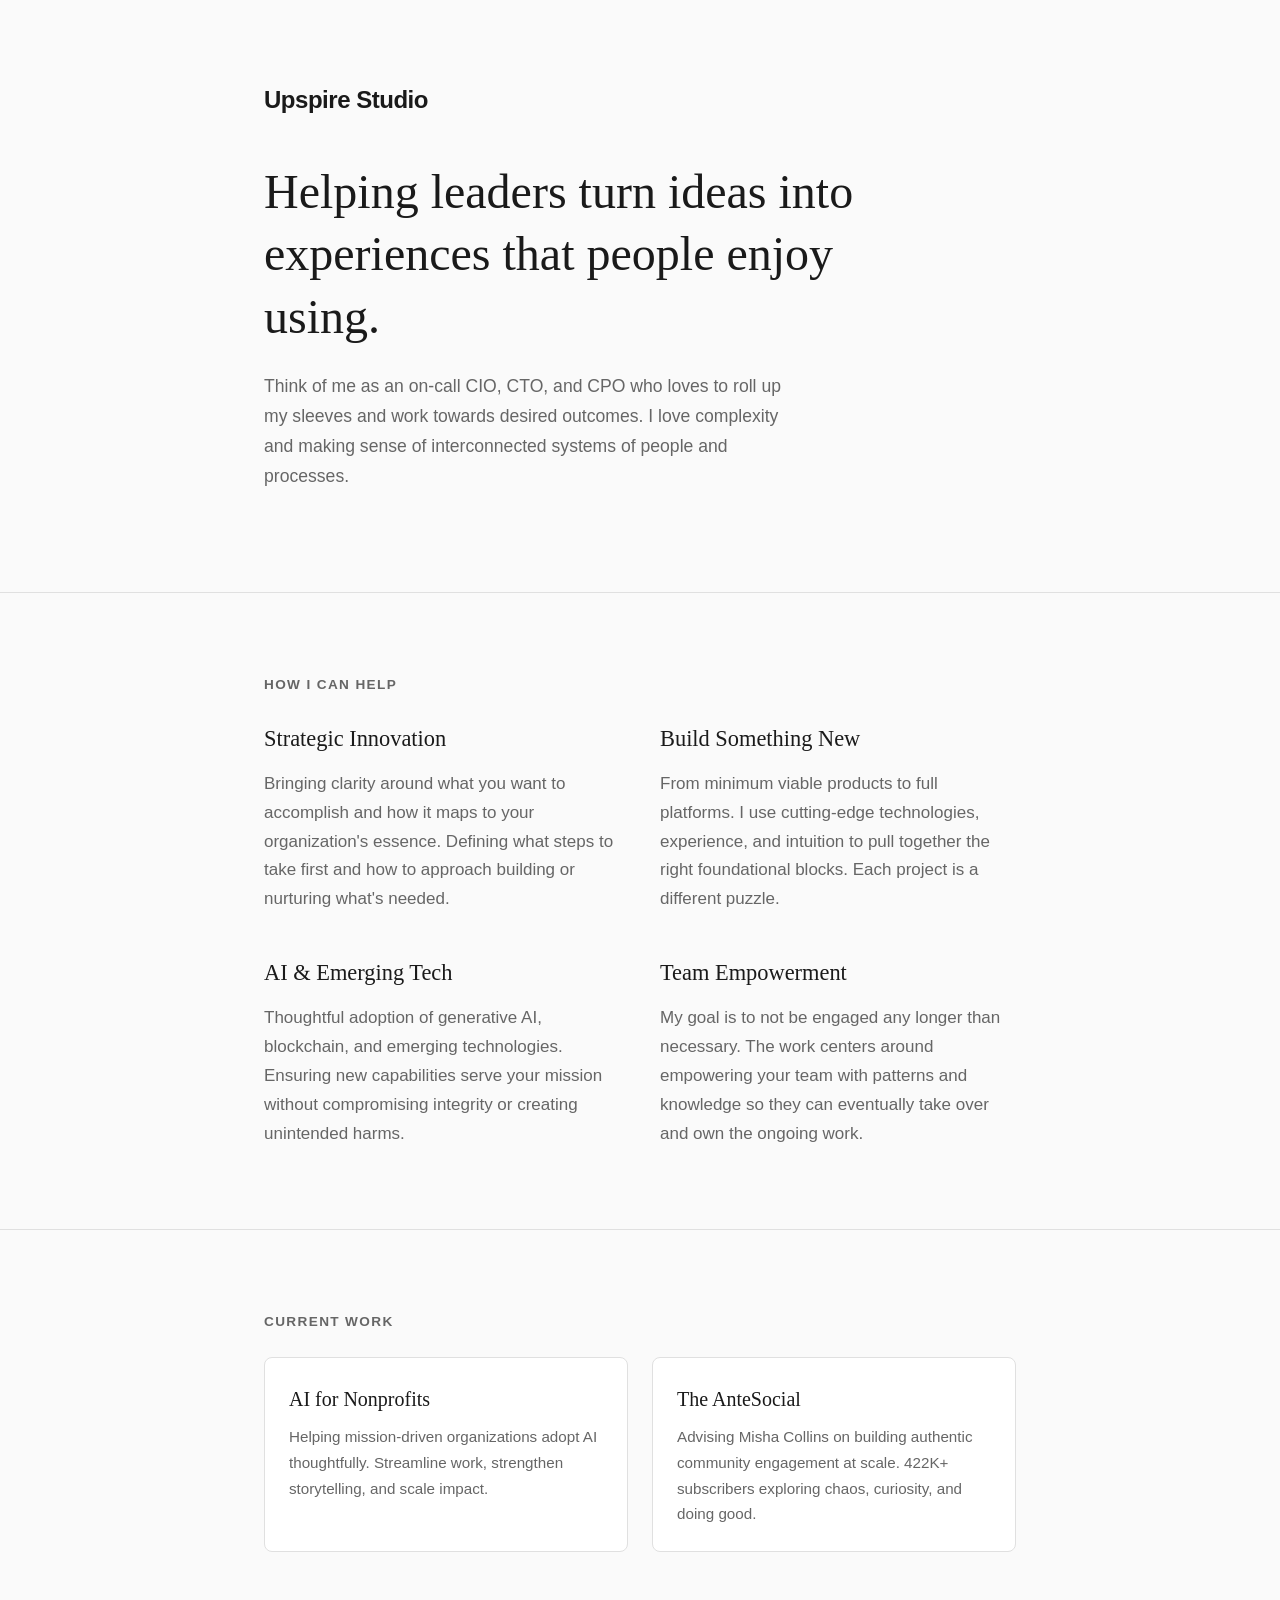
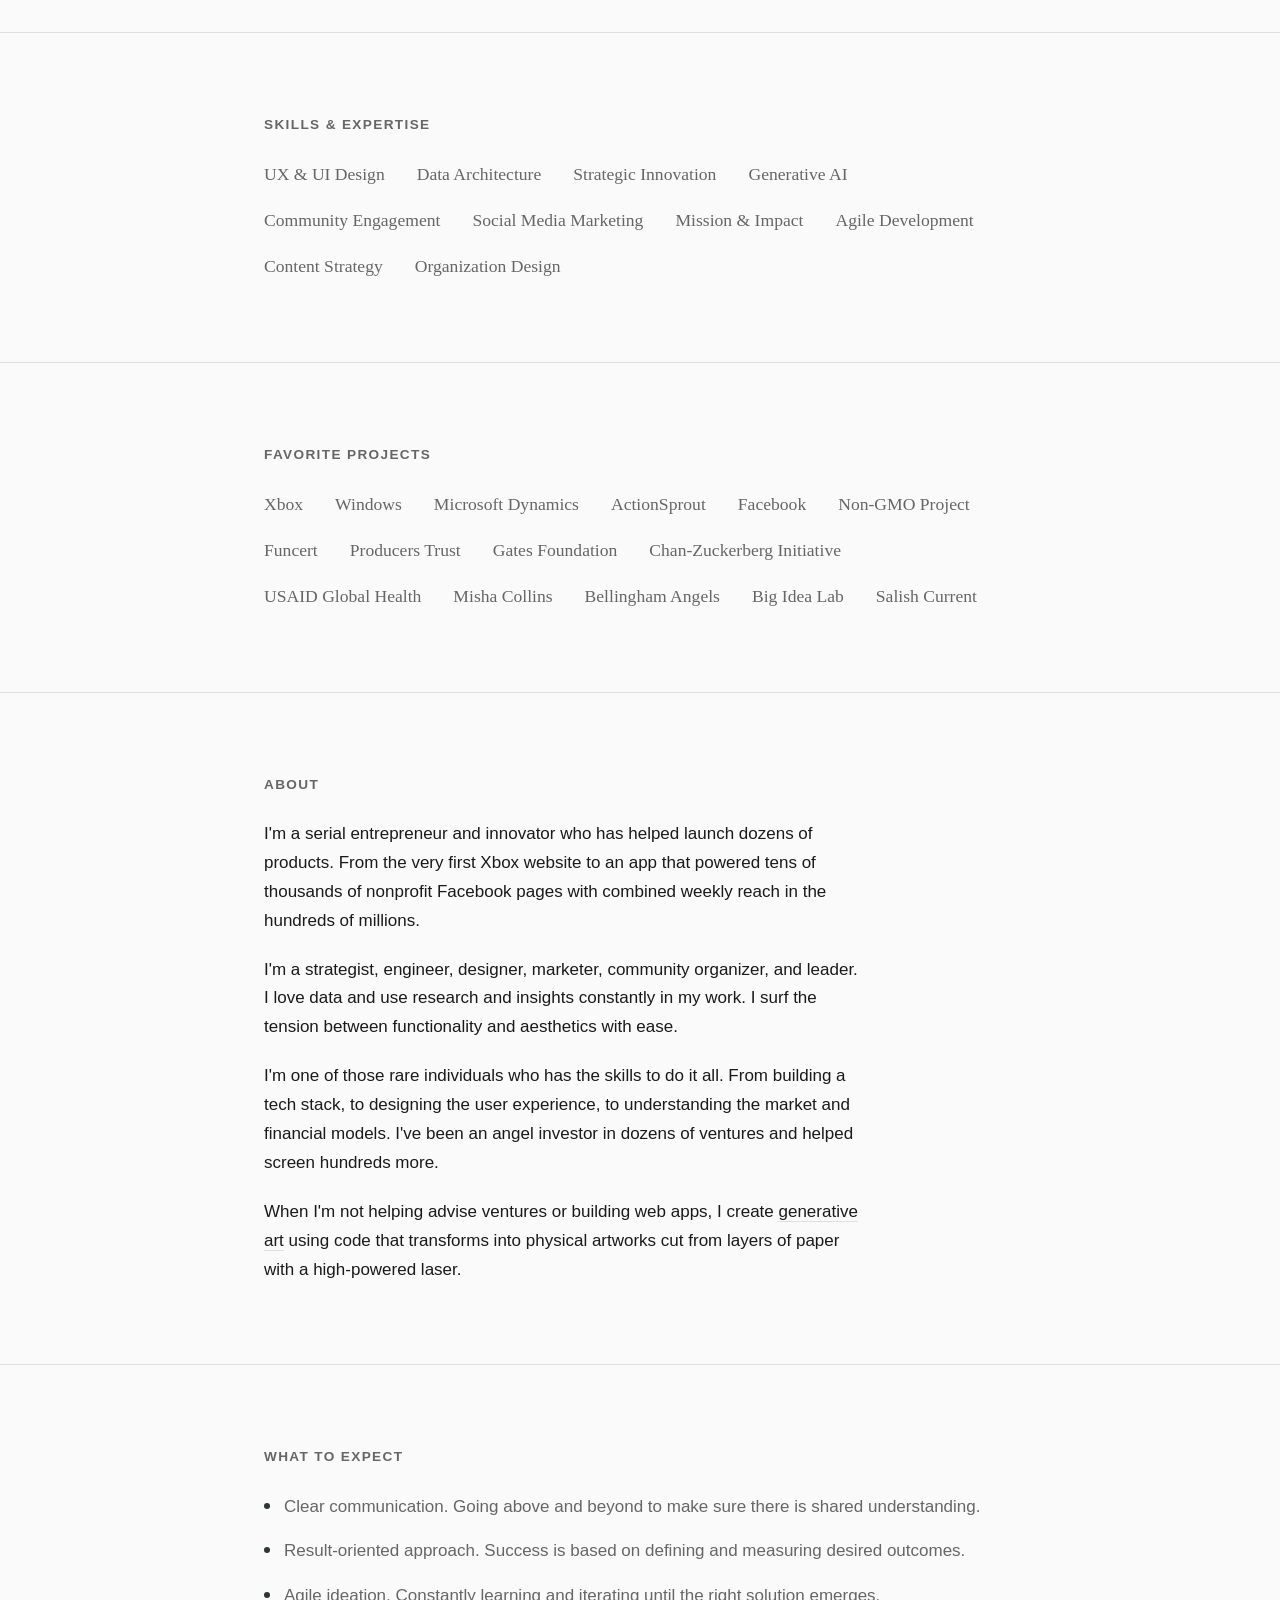
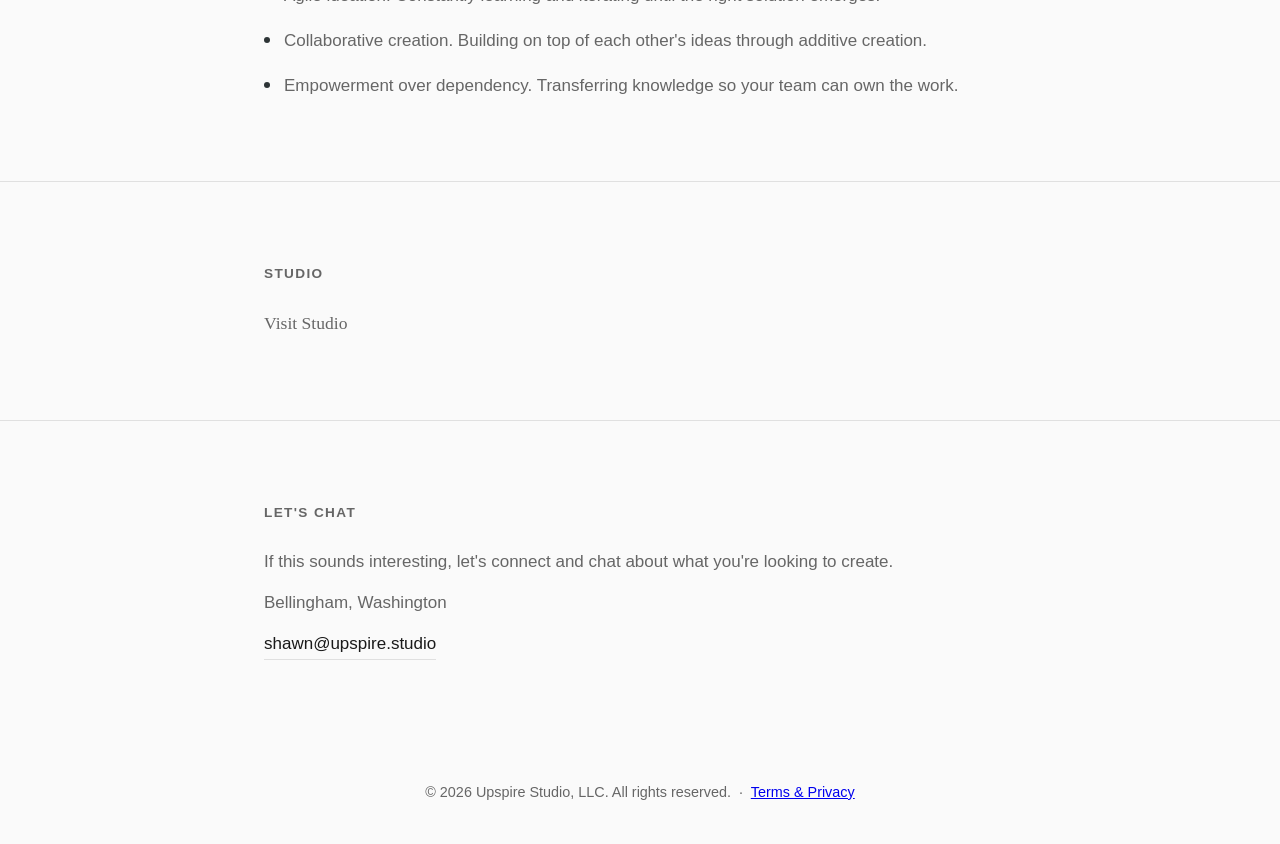
==== index.html @ 4769afb4 "TOU" ====
<!DOCTYPE html>
<html lang="en">
<head>
    <meta charset="UTF-8">
    <meta name="viewport" content="width=device-width, initial-scale=1.0">
    <title>Upspire Studio | Strategic Innovation & Technology Leadership</title>
    <meta name="description" content="Upspire Studio helps leaders turn ideas into experiences people enjoy using. Fractional CIO, CTO, CPO services for mission-driven organizations.">
    <link rel="stylesheet" href="styles.css">
</head>
<body>
    <header>
        <div class="container">
            <div class="logo">Upspire Studio</div>
            <div class="hero">
                <h1>Helping leaders turn ideas into experiences that people enjoy using.</h1>
                <p>Think of me as an on-call CIO, CTO, and CPO who loves to roll up my sleeves and work towards desired outcomes. I love complexity and making sense of interconnected systems of people and processes.</p>
            </div>
        </div>
    </header>

    <main>
        <section id="services">
            <div class="container">
                <h2>How I Can Help</h2>
                <div class="services-grid">
                    <div class="service">
                        <h3>Strategic Innovation</h3>
                        <p>Bringing clarity around what you want to accomplish and how it maps to your organization's essence. Defining what steps to take first and how to approach building or nurturing what's needed.</p>
                    </div>
                    <div class="service">
                        <h3>Build Something New</h3>
                        <p>From minimum viable products to full platforms. I use cutting-edge technologies, experience, and intuition to pull together the right foundational blocks. Each project is a different puzzle.</p>
                    </div>
                    <div class="service">
                        <h3>AI & Emerging Tech</h3>
                        <p>Thoughtful adoption of generative AI, blockchain, and emerging technologies. Ensuring new capabilities serve your mission without compromising integrity or creating unintended harms.</p>
                    </div>
                    <div class="service">
                        <h3>Team Empowerment</h3>
                        <p>My goal is to not be engaged any longer than necessary. The work centers around empowering your team with patterns and knowledge so they can eventually take over and own the ongoing work.</p>
                    </div>
                </div>
            </div>
        </section>

        <section id="current-work">
            <div class="container">
                <h2>Current Work</h2>
                <div class="projects-grid">
                    <a href="https://aifornonprofit.substack.com/" class="project-card" target="_blank" rel="noopener">
                        <h3>AI for Nonprofits</h3>
                        <p>Helping mission-driven organizations adopt AI thoughtfully. Streamline work, strengthen storytelling, and scale impact.</p>
                    </a>
                    <a href="https://mishacollins.substack.com/" class="project-card" target="_blank" rel="noopener">
                        <h3>The AnteSocial</h3>
                        <p>Advising Misha Collins on building authentic community engagement at scale. 422K+ subscribers exploring chaos, curiosity, and doing good.</p>
                    </a>
                </div>
            </div>
        </section>

        <section id="skills">
            <div class="container">
                <h2>Skills & Expertise</h2>
                <div class="impact-grid">
                    <span class="impact-item">UX & UI Design</span>
                    <span class="impact-item">Data Architecture</span>
                    <span class="impact-item">Strategic Innovation</span>
                    <span class="impact-item">Generative AI</span>
                    <span class="impact-item">Community Engagement</span>
                    <span class="impact-item">Social Media Marketing</span>
                    <span class="impact-item">Mission & Impact</span>
                    <span class="impact-item">Agile Development</span>
                    <span class="impact-item">Content Strategy</span>
                    <span class="impact-item">Organization Design</span>
                </div>
            </div>
        </section>

        <section id="projects">
            <div class="container">
                <h2>Favorite Projects</h2>
                <div class="impact-grid">
                    <span class="impact-item">Xbox</span>
                    <span class="impact-item">Windows</span>
                    <span class="impact-item">Microsoft Dynamics</span>
                    <span class="impact-item">ActionSprout</span>
                    <span class="impact-item">Facebook</span>
                    <span class="impact-item">Non-GMO Project</span>
                    <span class="impact-item">Funcert</span>
                    <span class="impact-item">Producers Trust</span>
                    <span class="impact-item">Gates Foundation</span>
                    <span class="impact-item">Chan-Zuckerberg Initiative</span>
                    <span class="impact-item">USAID Global Health</span>
                    <span class="impact-item">Misha Collins</span>
                    <span class="impact-item">Bellingham Angels</span>
                    <span class="impact-item">Big Idea Lab</span>
                    <span class="impact-item">Salish Current</span>
                </div>
            </div>
        </section>

        <section id="about">
            <div class="container">
                <h2>About</h2>
                <div class="about-content">
                    <p>I'm a serial entrepreneur and innovator who has helped launch dozens of products. From the very first Xbox website to an app that powered tens of thousands of nonprofit Facebook pages with combined weekly reach in the hundreds of millions.</p>
                    <p>I'm a strategist, engineer, designer, marketer, community organizer, and leader. I love data and use research and insights constantly in my work. I surf the tension between functionality and aesthetics with ease.</p>
                    <p>I'm one of those rare individuals who has the skills to do it all. From building a tech stack, to designing the user experience, to understanding the market and financial models. I've been an angel investor in dozens of ventures and helped screen hundreds more.</p>
                    <p>When I'm not helping advise ventures or building web apps, I create <a href="https://shawnkemp.art/">generative art</a> using code that transforms into physical artworks cut from layers of paper with a high-powered laser.</p>
                </div>
            </div>
        </section>

        <section id="values">
            <div class="container">
                <h2>What to Expect</h2>
                <ul class="values-list">
                    <li>Clear communication. Going above and beyond to make sure there is shared understanding.</li>
                    <li>Result-oriented approach. Success is based on defining and measuring desired outcomes.</li>
                    <li>Agile ideation. Constantly learning and iterating until the right solution emerges.</li>
                    <li>Collaborative creation. Building on top of each other's ideas through additive creation.</li>
                    <li>Empowerment over dependency. Transferring knowledge so your team can own the work.</li>
                </ul>
            </div>
        </section>

        <section id="studio">
            <div class="container">
                <h2>Studio</h2>
                <div class="studio-links">
                    <a href="https://studio.shawnkemp.art/" target="_blank" rel="noopener">Visit Studio</a>
                </div>
            </div>
        </section>

        <section id="contact">
            <div class="container">
                <h2>Let's Chat</h2>
                <div class="contact-info">
                    <p>If this sounds interesting, let's connect and chat about what you're looking to create.</p>
                    <p>Bellingham, Washington</p>
                    <p><a href="mailto:shawn@upspire.studio">shawn@upspire.studio</a></p>
                </div>
            </div>
        </section>
    </main>

    <footer>
        <div class="container">
            <p>&copy; 2026 Upspire Studio, LLC. All rights reserved. &nbsp;&middot;&nbsp; <a href="/legal.html">Terms &amp; Privacy</a></p>
        </div>
    </footer>
</body>
</html>
---- styles.css ----
:root {
    --color-bg: #fafafa;
    --color-text: #1a1a1a;
    --color-text-muted: #666;
    --color-accent: #2d3436;
    --color-border: #e0e0e0;
    --font-sans: -apple-system, BlinkMacSystemFont, 'Segoe UI', Roboto, Oxygen, Ubuntu, sans-serif;
    --font-serif: Georgia, 'Times New Roman', serif;
    --max-width: 800px;
}

* {
    margin: 0;
    padding: 0;
    box-sizing: border-box;
}

html {
    scroll-behavior: smooth;
}

body {
    font-family: var(--font-sans);
    background: var(--color-bg);
    color: var(--color-text);
    line-height: 1.7;
    font-size: 17px;
}

.container {
    max-width: var(--max-width);
    margin: 0 auto;
    padding: 0 24px;
}

/* Header */
header {
    padding: 60px 0 80px;
    border-bottom: 1px solid var(--color-border);
}

.logo {
    font-size: 1.5rem;
    font-weight: 600;
    letter-spacing: -0.02em;
    margin-bottom: 40px;
}

.hero h1 {
    font-family: var(--font-serif);
    font-size: clamp(2rem, 5vw, 3rem);
    font-weight: 400;
    line-height: 1.3;
    margin-bottom: 24px;
    max-width: 600px;
}

.hero p {
    font-size: 1.1rem;
    color: var(--color-text-muted);
    max-width: 520px;
    line-height: 1.7;
}

/* Sections */
section {
    padding: 60px 0;
    border-bottom: 1px solid var(--color-border);
}

section:last-of-type {
    border-bottom: none;
}

h2 {
    font-size: 0.85rem;
    font-weight: 600;
    text-transform: uppercase;
    letter-spacing: 0.1em;
    color: var(--color-text-muted);
    margin-bottom: 24px;
}

/* Services */
.services-grid {
    display: grid;
    gap: 40px;
}

.service h3 {
    font-family: var(--font-serif);
    font-size: 1.4rem;
    font-weight: 400;
    margin-bottom: 12px;
}

.service p {
    color: var(--color-text-muted);
    line-height: 1.7;
}

/* Impact / Social Proof */
.impact-grid {
    display: flex;
    flex-wrap: wrap;
    gap: 16px 32px;
}

.impact-item {
    font-family: var(--font-serif);
    font-size: 1.1rem;
    color: var(--color-text-muted);
}

/* Current Work / Projects */
.projects-grid {
    display: grid;
    gap: 24px;
}

.project-card {
    display: block;
    padding: 24px;
    background: #fff;
    border: 1px solid var(--color-border);
    border-radius: 8px;
    text-decoration: none;
    transition: border-color 0.2s, box-shadow 0.2s;
}

.project-card:hover {
    border-color: var(--color-accent);
    box-shadow: 0 4px 12px rgba(0, 0, 0, 0.05);
}

.project-card h3 {
    font-family: var(--font-serif);
    font-size: 1.25rem;
    font-weight: 400;
    color: var(--color-text);
    margin-bottom: 8px;
}

.project-card p {
    color: var(--color-text-muted);
    font-size: 0.95rem;
    margin: 0;
}

/* About */
.about-content p {
    margin-bottom: 20px;
    max-width: 600px;
}

.about-content p:last-child {
    margin-bottom: 0;
}

.about-content a {
    color: var(--color-text);
    text-decoration: none;
    border-bottom: 1px solid var(--color-border);
    transition: border-color 0.2s;
}

.about-content a:hover {
    border-color: var(--color-text);
}

/* Studio */
.studio-links {
    display: flex;
    flex-wrap: wrap;
    gap: 16px 32px;
}

.studio-links a {
    font-family: var(--font-serif);
    font-size: 1.1rem;
    color: var(--color-text-muted);
    text-decoration: none;
    border-bottom: 1px solid transparent;
    transition: border-color 0.2s, color 0.2s;
}

.studio-links a:hover {
    color: var(--color-text);
    border-bottom-color: var(--color-text);
}

/* Values */
.values-list {
    list-style: none;
    display: grid;
    gap: 16px;
}

.values-list li {
    padding-left: 20px;
    position: relative;
    color: var(--color-text-muted);
}

.values-list li::before {
    content: '';
    position: absolute;
    left: 0;
    top: 10px;
    width: 6px;
    height: 6px;
    background: var(--color-accent);
    border-radius: 50%;
}

/* Contact */
.contact-info {
    display: flex;
    flex-direction: column;
    gap: 12px;
}

.contact-info p {
    color: var(--color-text-muted);
}

.contact-info a {
    color: var(--color-text);
    text-decoration: none;
    border-bottom: 1px solid var(--color-border);
    transition: border-color 0.2s;
    display: inline-block;
}

.contact-info a:hover {
    border-color: var(--color-text);
}

/* Footer */
footer {
    padding: 40px 0;
    text-align: center;
}

footer p {
    font-size: 0.9rem;
    color: var(--color-text-muted);
}

/* Responsive */
@media (min-width: 640px) {
    header {
        padding: 80px 0 100px;
    }

    section {
        padding: 80px 0;
    }

    .services-grid {
        grid-template-columns: repeat(2, 1fr);
    }

    .projects-grid {
        grid-template-columns: repeat(2, 1fr);
    }
}
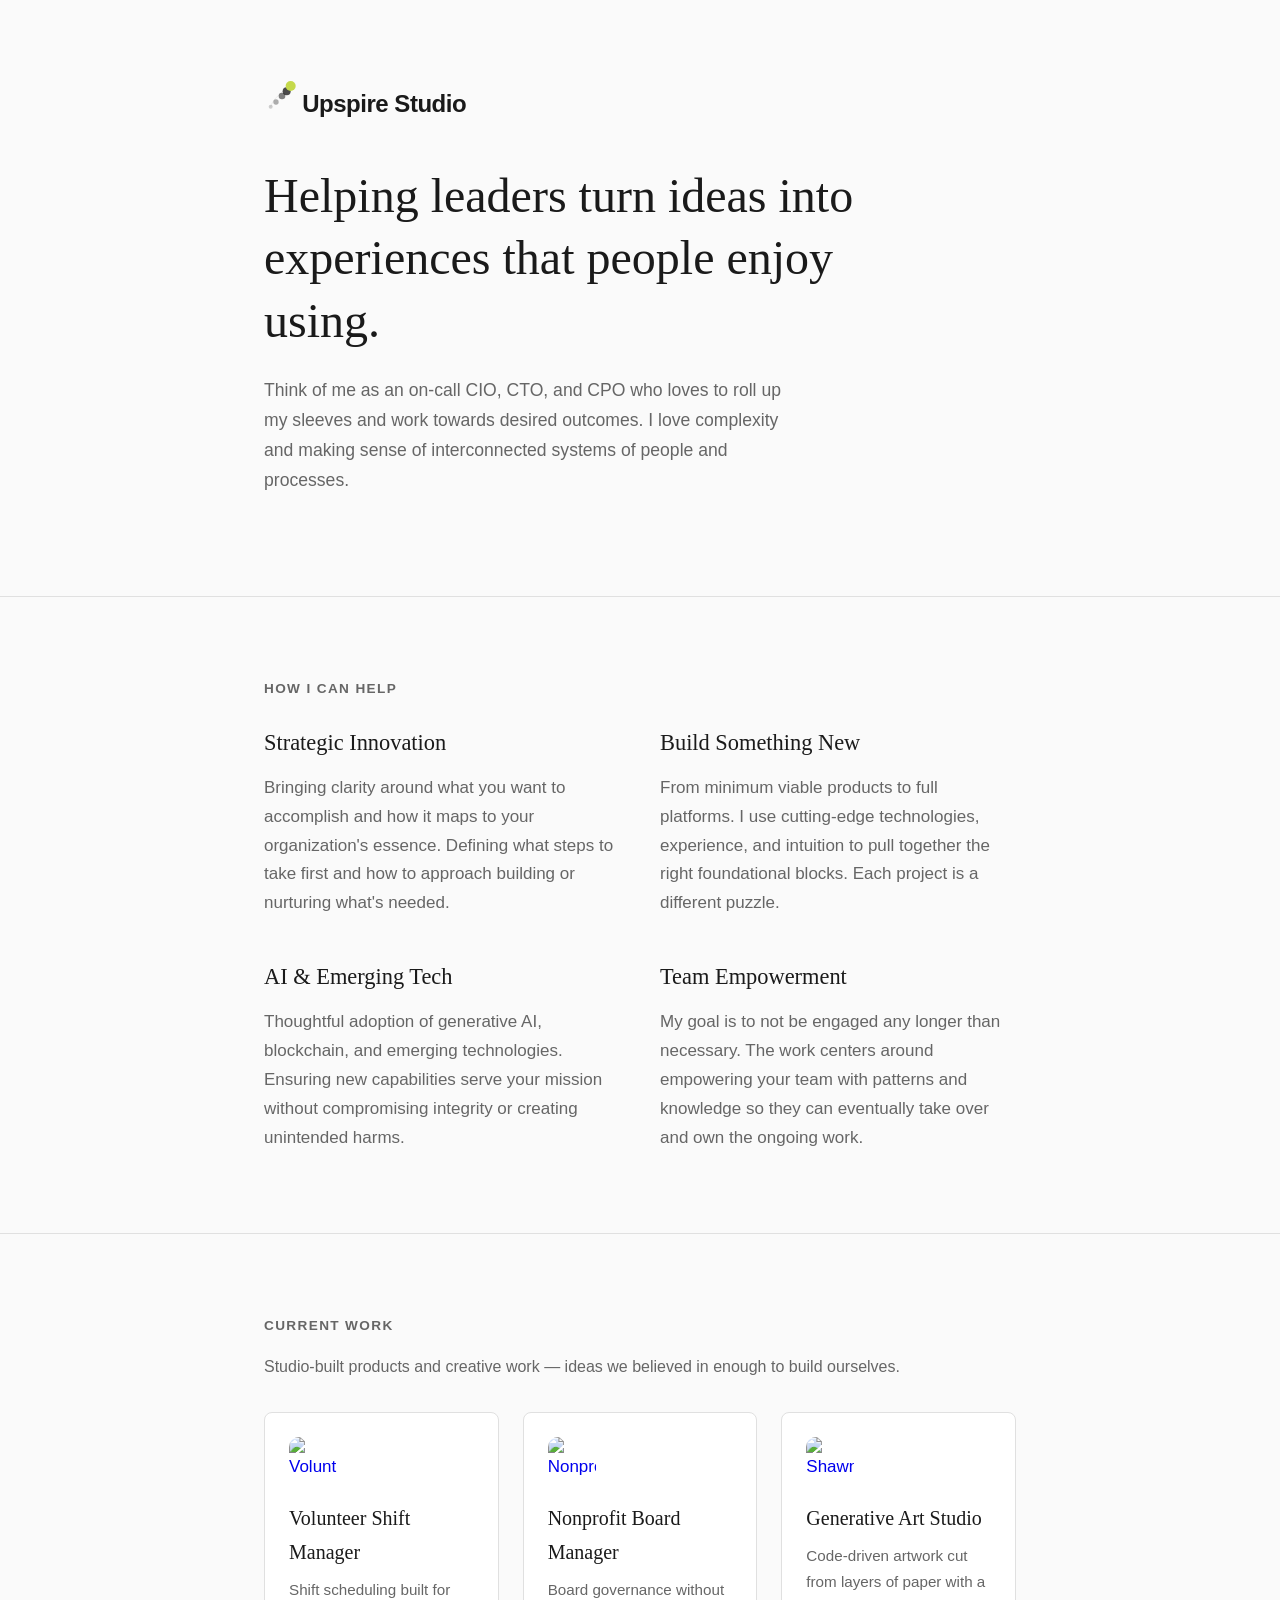
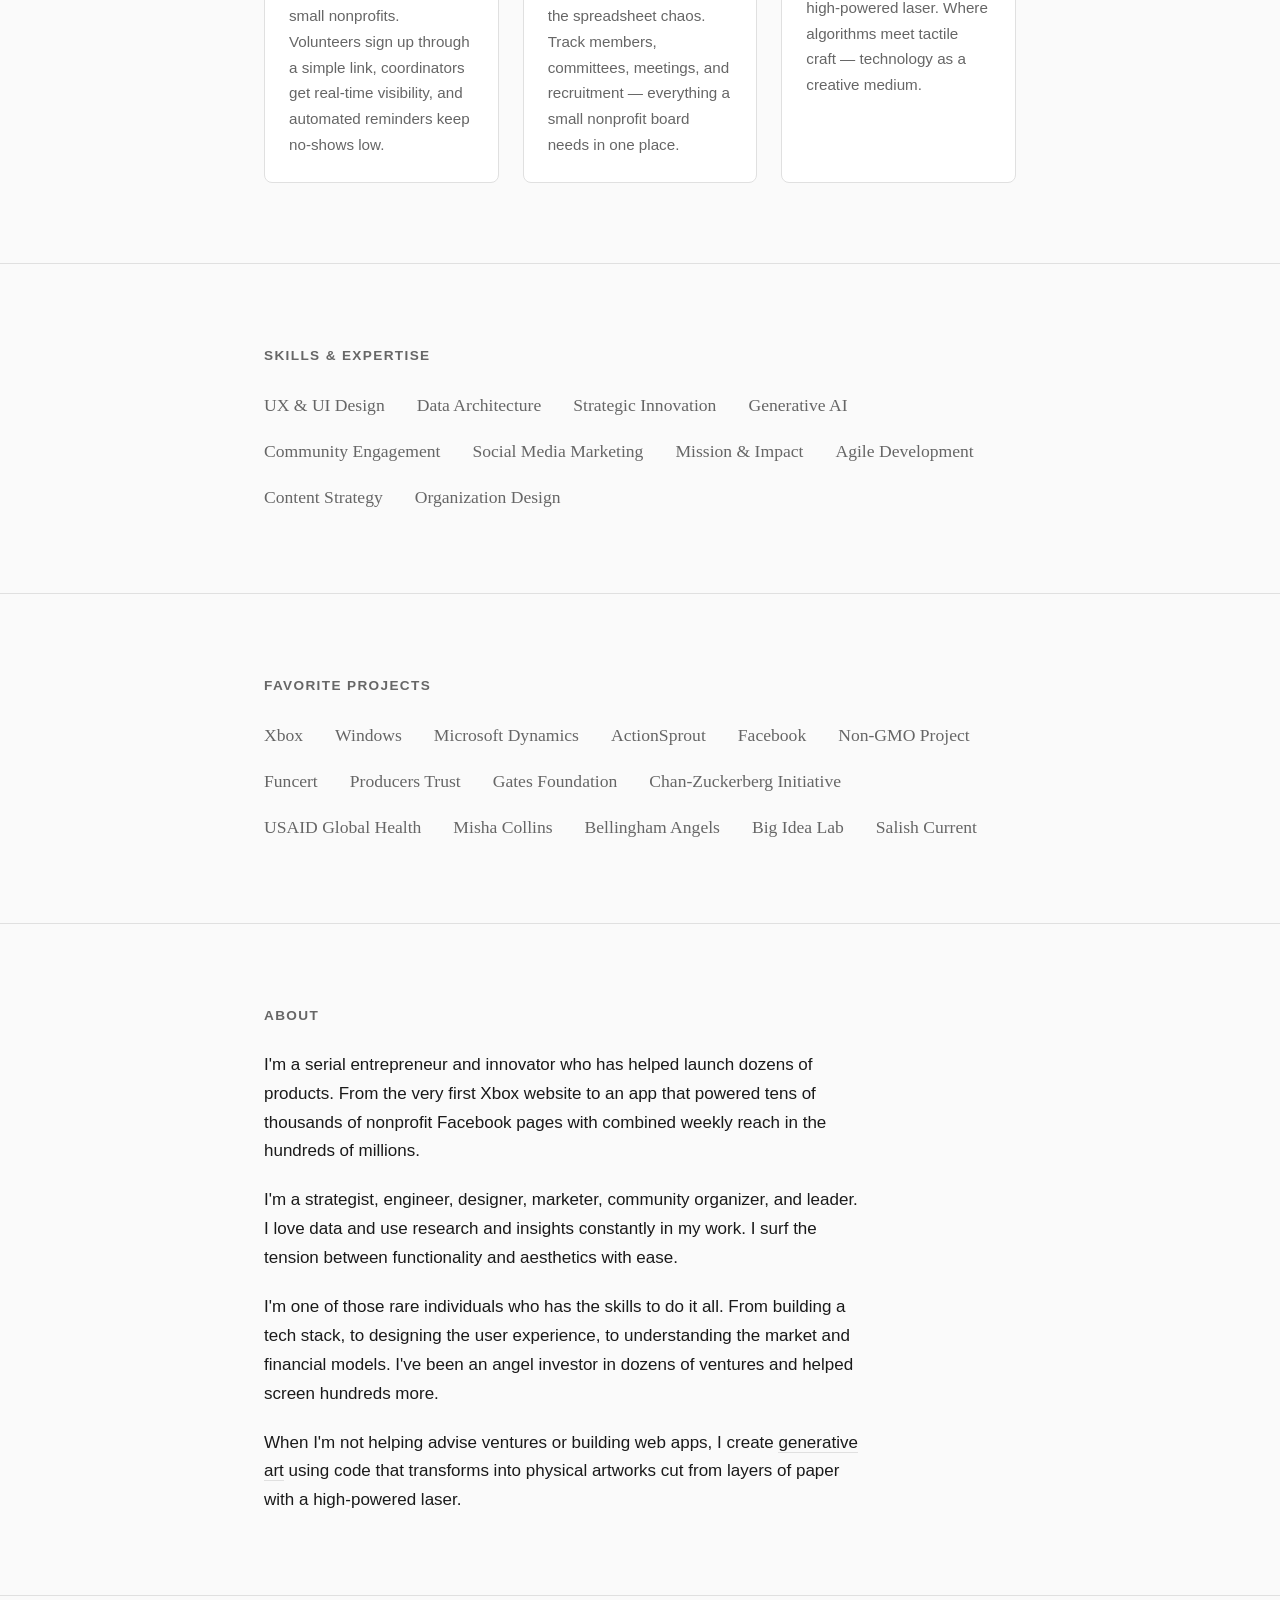
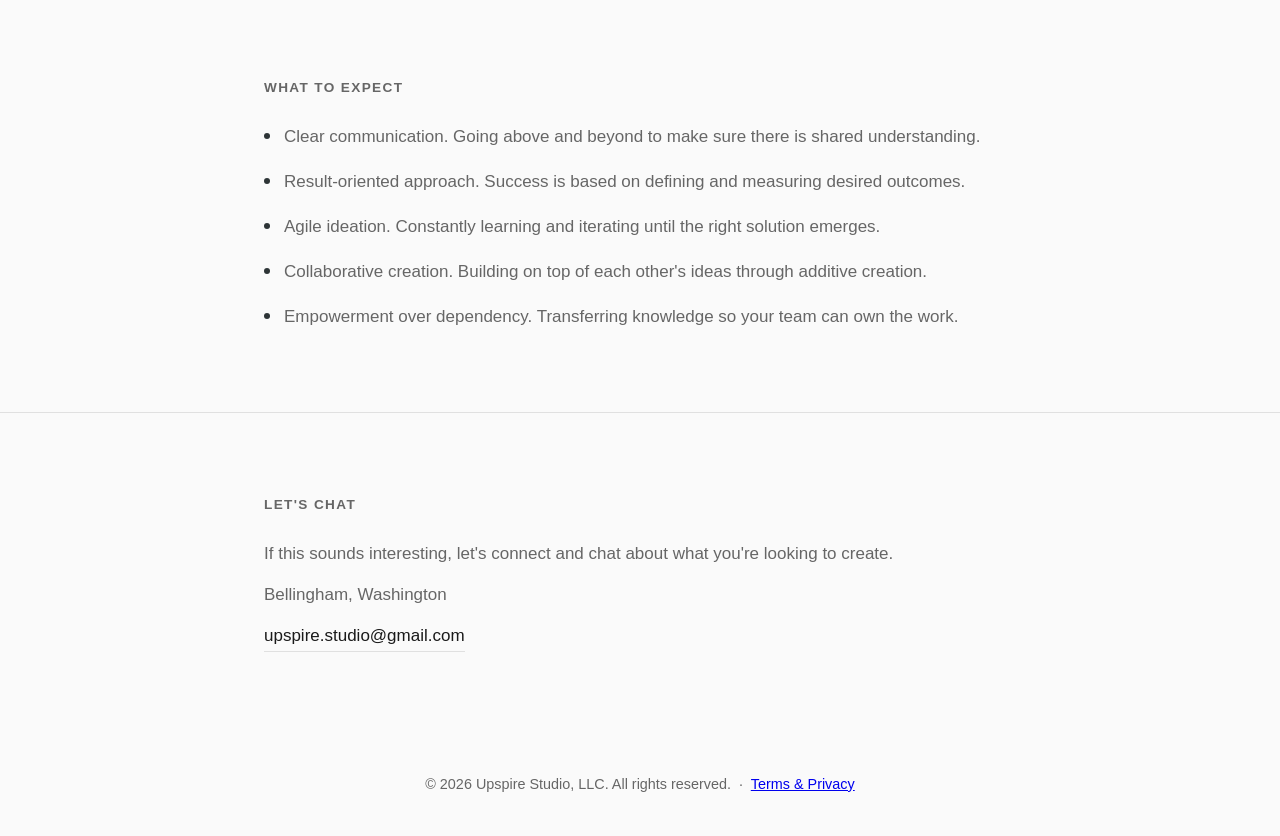
==== commit bac8ce5e: "updates" ====
--- a/index.html
+++ b/index.html
@@ -5,12 +5,50 @@
     <meta name="viewport" content="width=device-width, initial-scale=1.0">
     <title>Upspire Studio | Strategic Innovation & Technology Leadership</title>
     <meta name="description" content="Upspire Studio helps leaders turn ideas into experiences people enjoy using. Fractional CIO, CTO, CPO services for mission-driven organizations.">
+
+    <!-- Favicon & app icons -->
+    <link rel="icon" href="/favicon.svg" type="image/svg+xml">
+    <link rel="icon" href="/favicon.ico" sizes="32x32">
+    <link rel="icon" href="/icons/favicon-16x16.png" type="image/png" sizes="16x16">
+    <link rel="icon" href="/icons/favicon-32x32.png" type="image/png" sizes="32x32">
+    <link rel="apple-touch-icon" href="/apple-touch-icon.png">
+    <link rel="manifest" href="/site.webmanifest">
+    <meta name="theme-color" content="#1A1917">
+    <meta name="msapplication-TileColor" content="#1A1917">
+
+    <!-- Open Graph / social sharing -->
+    <meta property="og:type" content="website">
+    <meta property="og:url" content="https://upspire.studio/">
+    <meta property="og:title" content="Upspire Studio | Strategic Innovation & Technology Leadership">
+    <meta property="og:description" content="Helping leaders turn ideas into experiences people enjoy using. Fractional CIO, CTO, CPO services for mission-driven organizations.">
+    <meta property="og:image" content="https://upspire.studio/og-image.png">
+    <meta property="og:image:width" content="1200">
+    <meta property="og:image:height" content="630">
+    <meta property="og:site_name" content="Upspire Studio">
+    <meta property="og:locale" content="en_US">
+
+    <!-- Twitter / X card -->
+    <meta name="twitter:card" content="summary_large_image">
+    <meta name="twitter:title" content="Upspire Studio | Strategic Innovation & Technology Leadership">
+    <meta name="twitter:description" content="Helping leaders turn ideas into experiences people enjoy using.">
+    <meta name="twitter:image" content="https://upspire.studio/og-image.png">
+
     <link rel="stylesheet" href="styles.css">
 </head>
 <body>
     <header>
         <div class="container">
-            <div class="logo">Upspire Studio</div>
+            <div class="logo">
+                <svg xmlns="http://www.w3.org/2000/svg" viewBox="0 0 48 48" width="32" height="32" aria-hidden="true" focusable="false">
+                    <path d="M10,40 C14,28 24,20 38,10" fill="none" stroke="currentColor" stroke-width="0.8" opacity="0.12"/>
+                    <circle cx="10" cy="40" r="3"   fill="currentColor" opacity="0.20"/>
+                    <circle cx="18" cy="33" r="4"   fill="currentColor" opacity="0.35"/>
+                    <circle cx="27" cy="24" r="5"   fill="currentColor" opacity="0.55"/>
+                    <circle cx="34" cy="17" r="6"   fill="currentColor" opacity="0.78"/>
+                    <circle cx="40" cy="9"  r="7.5" fill="#C5D94B"/>
+                </svg>
+                Upspire Studio
+            </div>
             <div class="hero">
                 <h1>Helping leaders turn ideas into experiences that people enjoy using.</h1>
                 <p>Think of me as an on-call CIO, CTO, and CPO who loves to roll up my sleeves and work towards desired outcomes. I love complexity and making sense of interconnected systems of people and processes.</p>
@@ -46,14 +84,22 @@
         <section id="current-work">
             <div class="container">
                 <h2>Current Work</h2>
+                <p class="section-intro">Studio-built products and creative work — ideas we believed in enough to build ourselves.</p>
                 <div class="projects-grid">
-                    <a href="https://aifornonprofit.substack.com/" class="project-card" target="_blank" rel="noopener">
-                        <h3>AI for Nonprofits</h3>
-                        <p>Helping mission-driven organizations adopt AI thoughtfully. Streamline work, strengthen storytelling, and scale impact.</p>
+                    <a href="https://www.volunteershiftmanager.com/" class="project-card" target="_blank" rel="noopener">
+                        <img src="https://www.volunteershiftmanager.com/apple-touch-icon.svg" alt="Volunteer Shift Manager logo" class="project-logo">
+                        <h3>Volunteer Shift Manager</h3>
+                        <p>Shift scheduling built for small nonprofits. Volunteers sign up through a simple link, coordinators get real-time visibility, and automated reminders keep no-shows low.</p>
                     </a>
-                    <a href="https://mishacollins.substack.com/" class="project-card" target="_blank" rel="noopener">
-                        <h3>The AnteSocial</h3>
-                        <p>Advising Misha Collins on building authentic community engagement at scale. 422K+ subscribers exploring chaos, curiosity, and doing good.</p>
+                    <a href="https://nonprofitboardmanager.com/" class="project-card" target="_blank" rel="noopener">
+                        <img src="https://nonprofitboardmanager.com/apple-touch-icon.svg" alt="Nonprofit Board Manager logo" class="project-logo">
+                        <h3>Nonprofit Board Manager</h3>
+                        <p>Board governance without the spreadsheet chaos. Track members, committees, meetings, and recruitment — everything a small nonprofit board needs in one place.</p>
+                    </a>
+                    <a href="https://shawnkemp.art/" class="project-card" target="_blank" rel="noopener">
+                        <img src="https://shawnkemp.art/apple-icon.png" alt="Shawn Kemp Art logo" class="project-logo">
+                        <h3>Generative Art Studio</h3>
+                        <p>Code-driven artwork cut from layers of paper with a high-powered laser. Where algorithms meet tactile craft — technology as a creative medium.</p>
                     </a>
                 </div>
             </div>
@@ -125,22 +171,13 @@
             </div>
         </section>
 
-        <section id="studio">
-            <div class="container">
-                <h2>Studio</h2>
-                <div class="studio-links">
-                    <a href="https://studio.shawnkemp.art/" target="_blank" rel="noopener">Visit Studio</a>
-                </div>
-            </div>
-        </section>
-
         <section id="contact">
             <div class="container">
                 <h2>Let's Chat</h2>
                 <div class="contact-info">
                     <p>If this sounds interesting, let's connect and chat about what you're looking to create.</p>
                     <p>Bellingham, Washington</p>
-                    <p><a href="mailto:shawn@upspire.studio">shawn@upspire.studio</a></p>
+                    <p><a href="mailto:upspire.studio@gmail.com">upspire.studio@gmail.com</a></p>
                 </div>
             </div>
         </section>
--- a/styles.css
+++ b/styles.css
@@ -113,6 +113,13 @@
 }
 
 /* Current Work / Projects */
+.section-intro {
+    color: var(--color-text-muted);
+    font-size: 1rem;
+    margin-top: -8px;
+    margin-bottom: 32px;
+}
+
 .projects-grid {
     display: grid;
     gap: 24px;
@@ -131,6 +138,16 @@
 .project-card:hover {
     border-color: var(--color-accent);
     box-shadow: 0 4px 12px rgba(0, 0, 0, 0.05);
+}
+
+.project-logo {
+    display: block;
+    width: 48px;
+    height: 48px;
+    border-radius: 10px;
+    margin-bottom: 16px;
+    object-fit: contain;
+    flex-shrink: 0;
 }
 
 .project-card h3 {
@@ -262,6 +279,6 @@
     }
 
     .projects-grid {
-        grid-template-columns: repeat(2, 1fr);
-    }
-}
+        grid-template-columns: repeat(3, 1fr);
+    }
+}
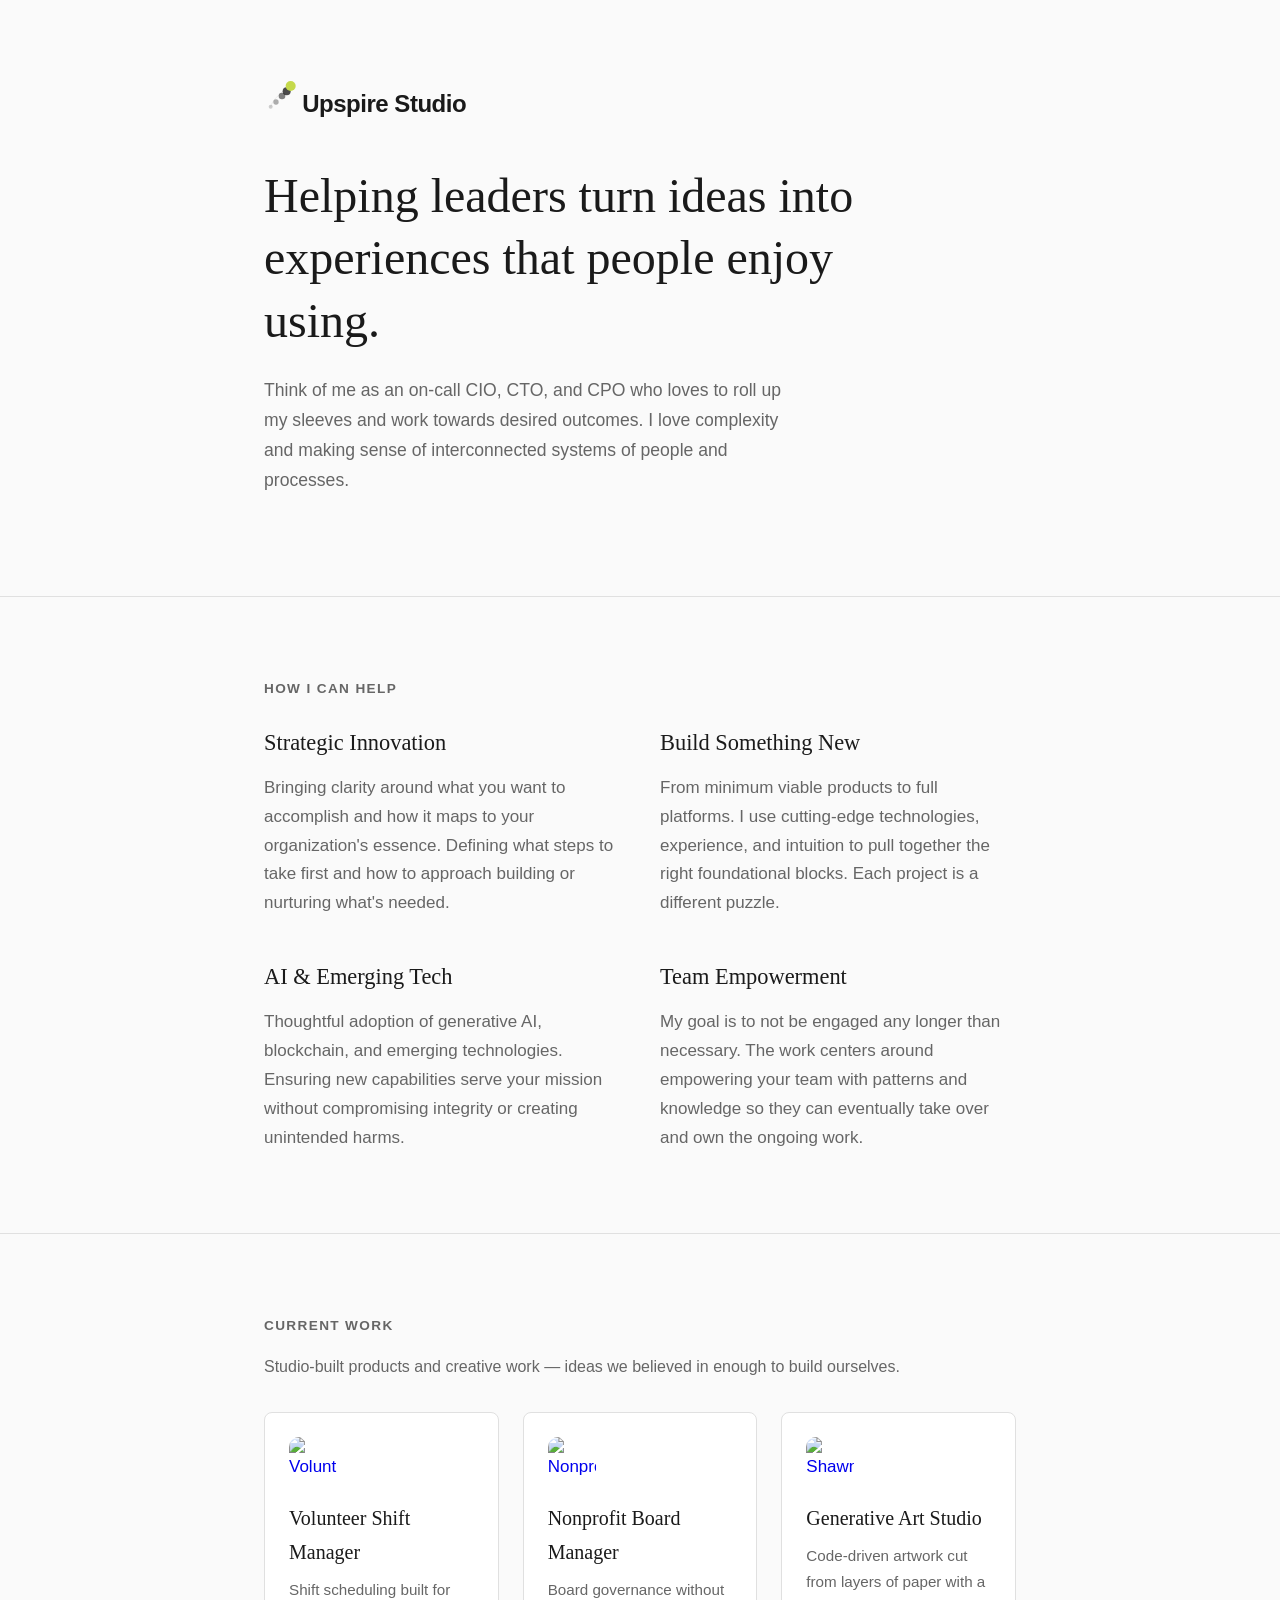
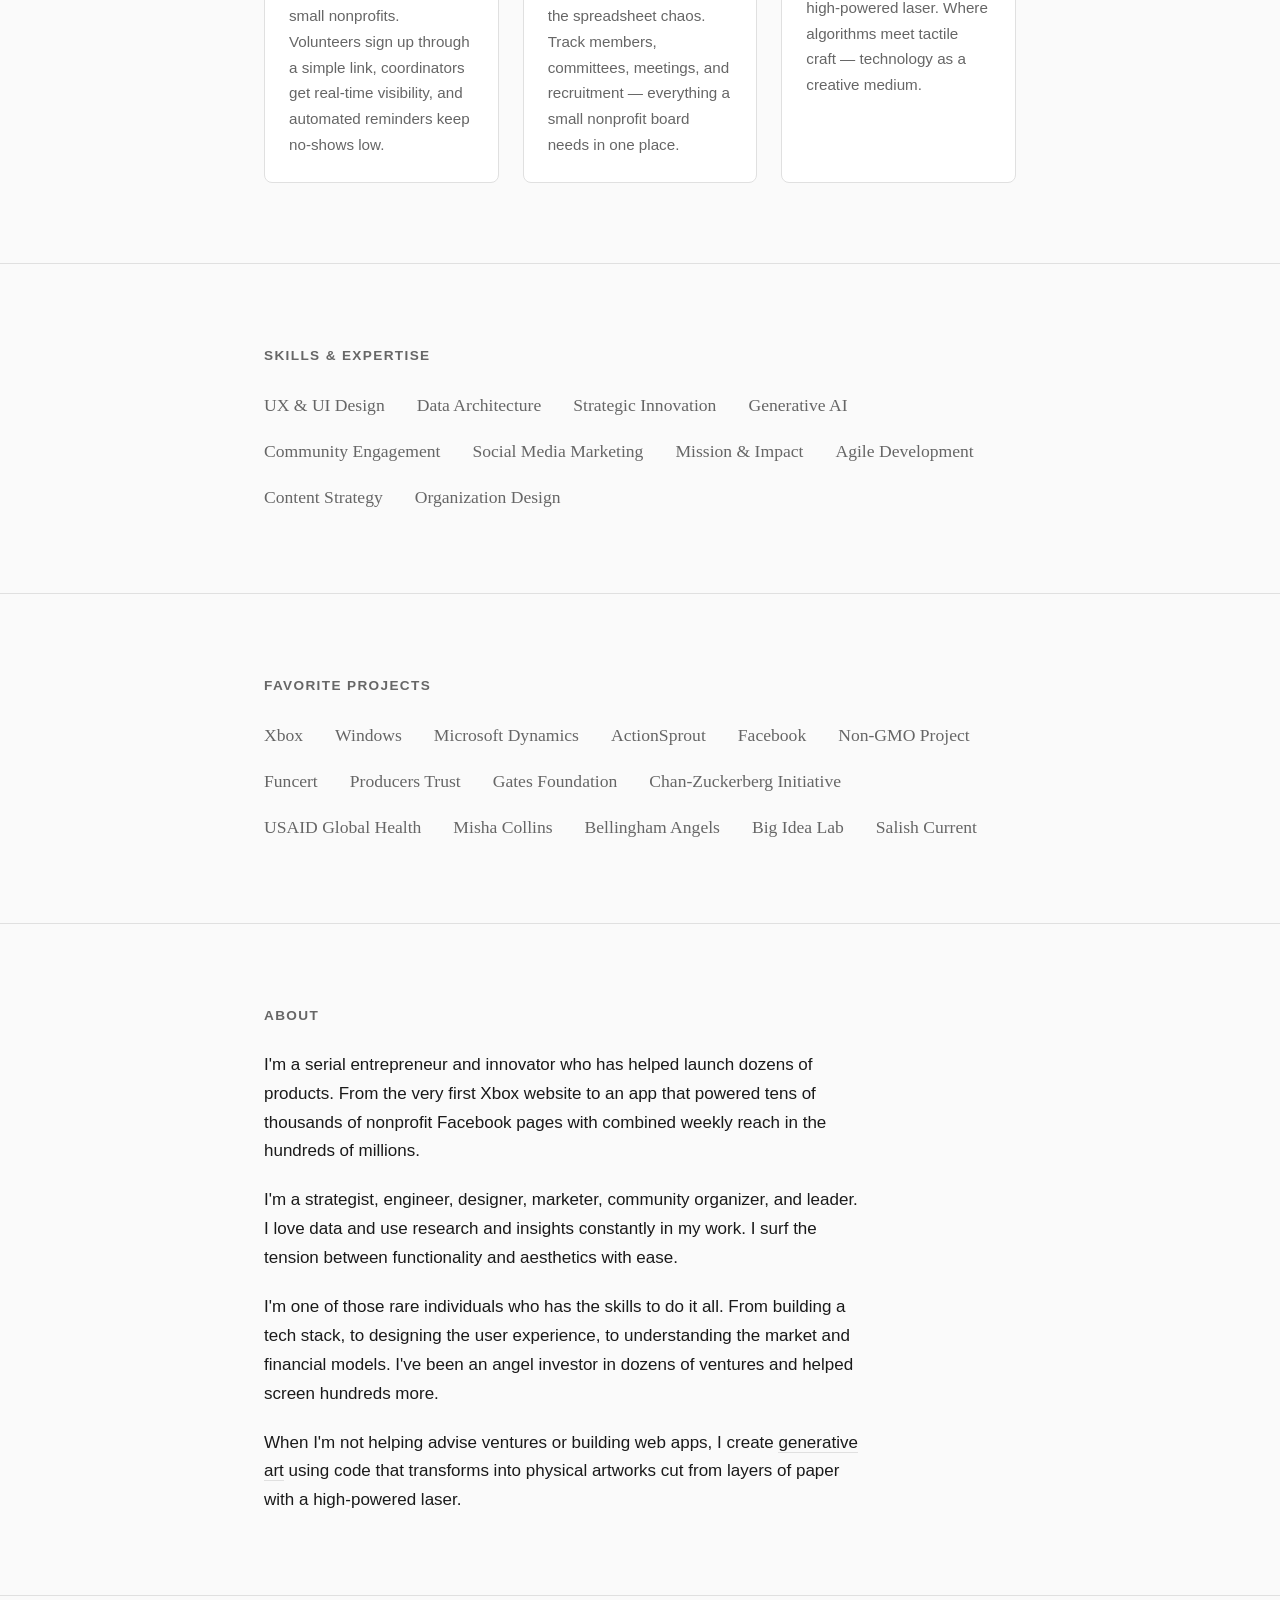
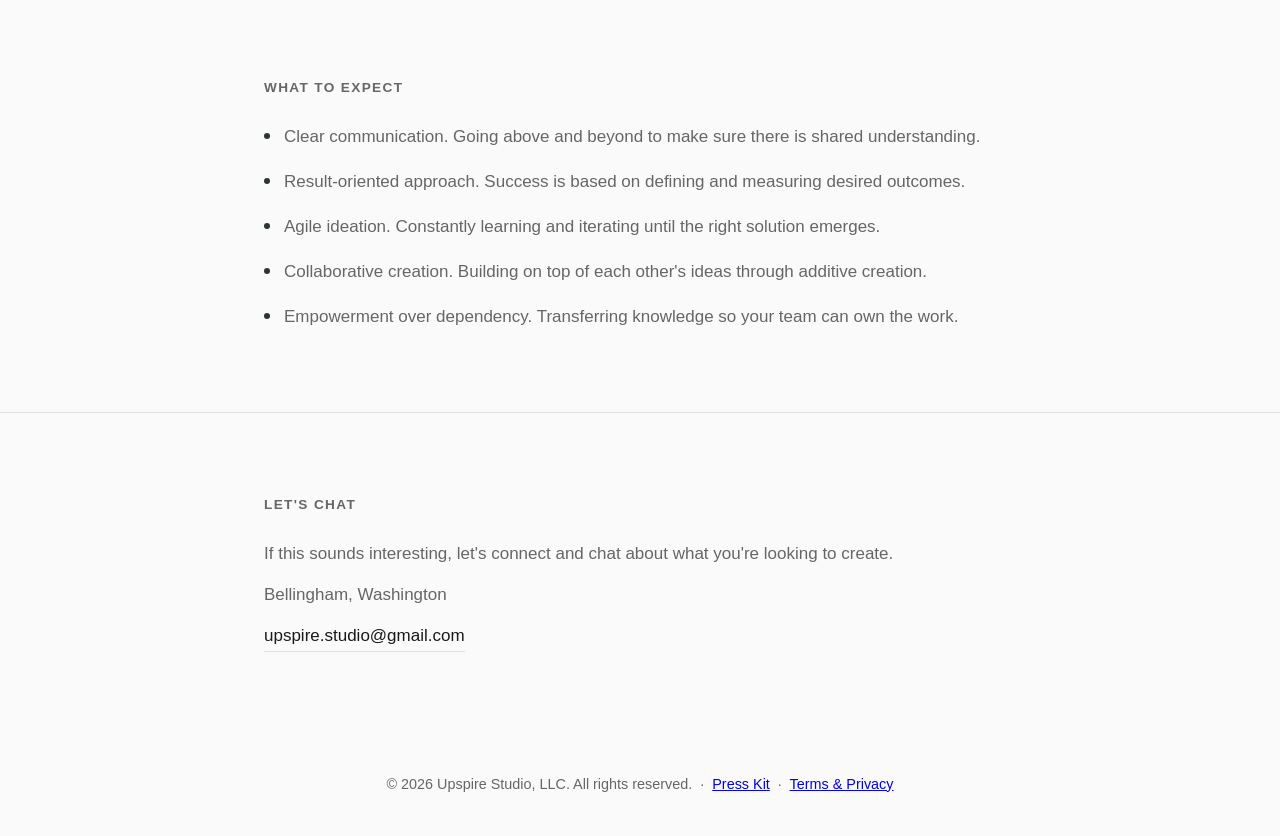
==== commit ab27fcd0: "Add Shawn Kemp press kit and bio page Adds /bio.html with a full press kit including: one-liner, sho" ====
--- a/index.html
+++ b/index.html
@@ -185,7 +185,7 @@
 
     <footer>
         <div class="container">
-            <p>&copy; 2026 Upspire Studio, LLC. All rights reserved. &nbsp;&middot;&nbsp; <a href="/legal.html">Terms &amp; Privacy</a></p>
+            <p>&copy; 2026 Upspire Studio, LLC. All rights reserved. &nbsp;&middot;&nbsp; <a href="/bio.html">Press Kit</a> &nbsp;&middot;&nbsp; <a href="/legal.html">Terms &amp; Privacy</a></p>
         </div>
     </footer>
 </body>
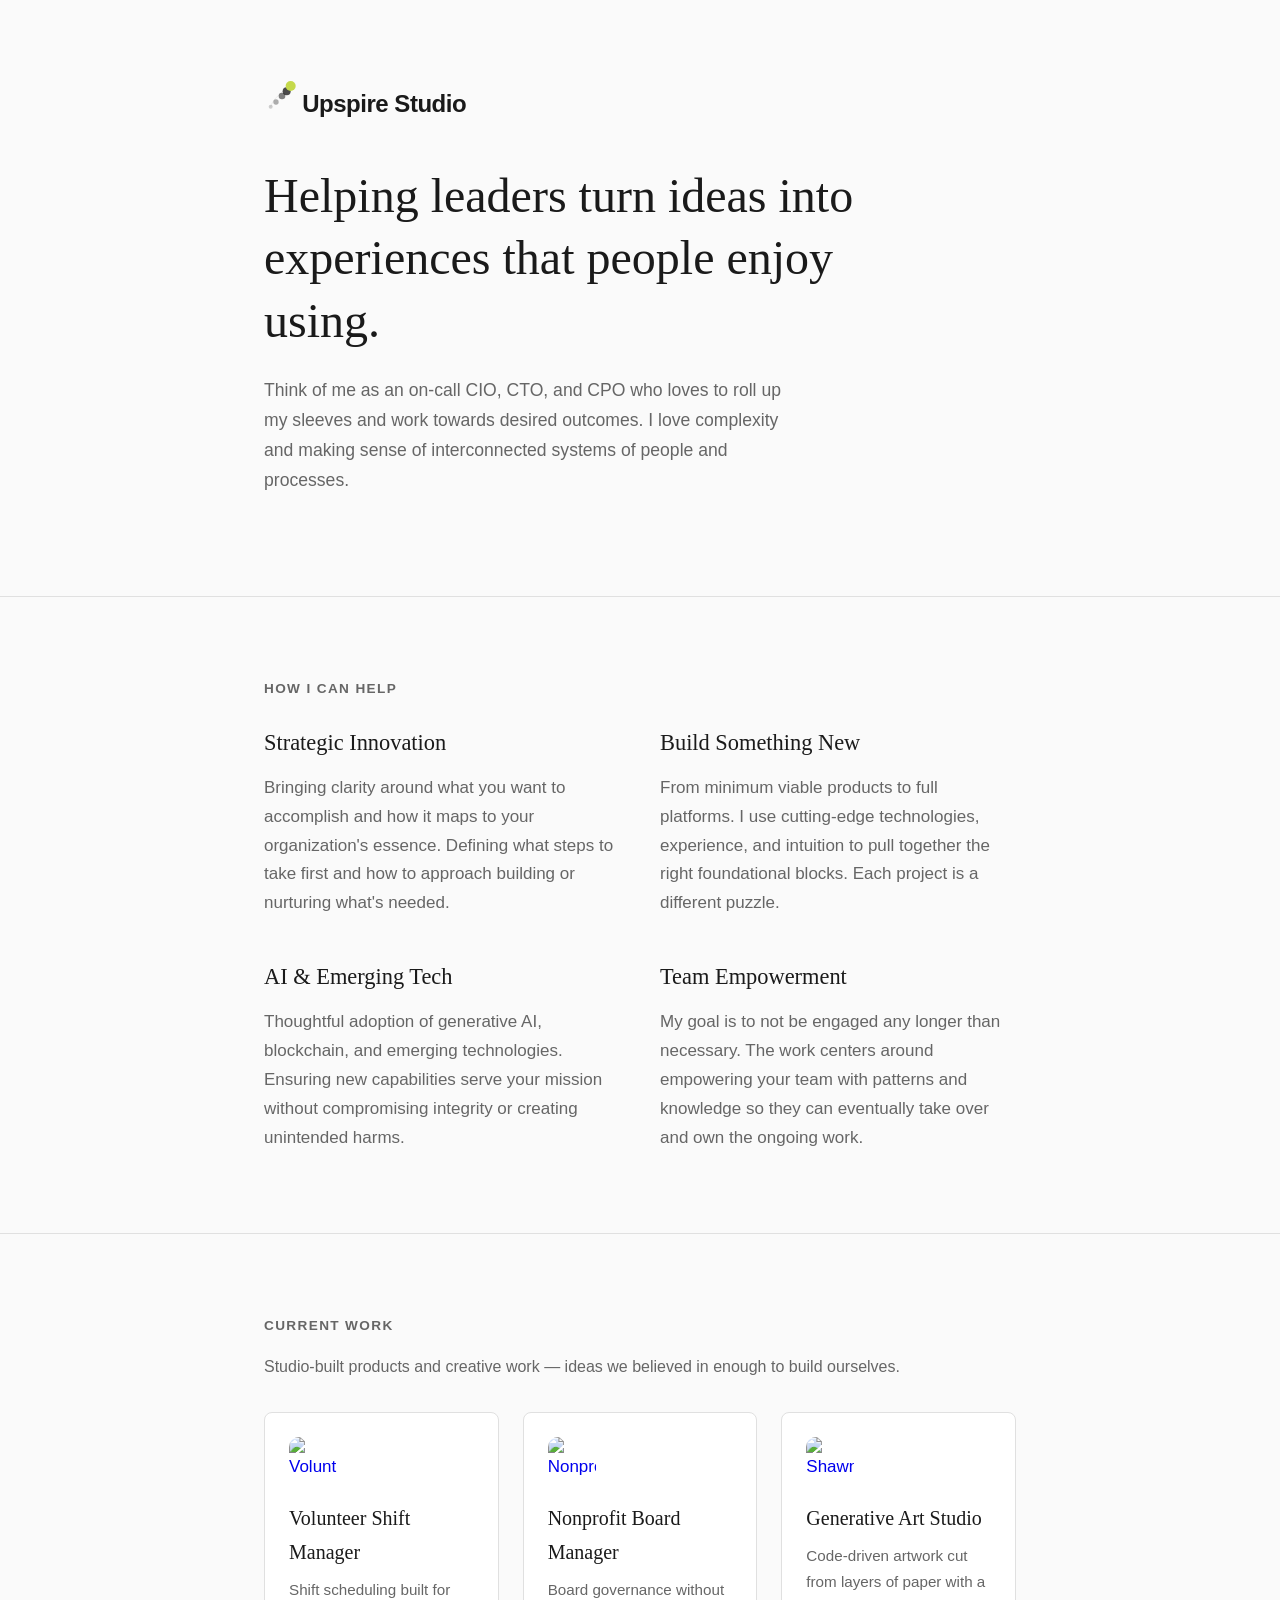
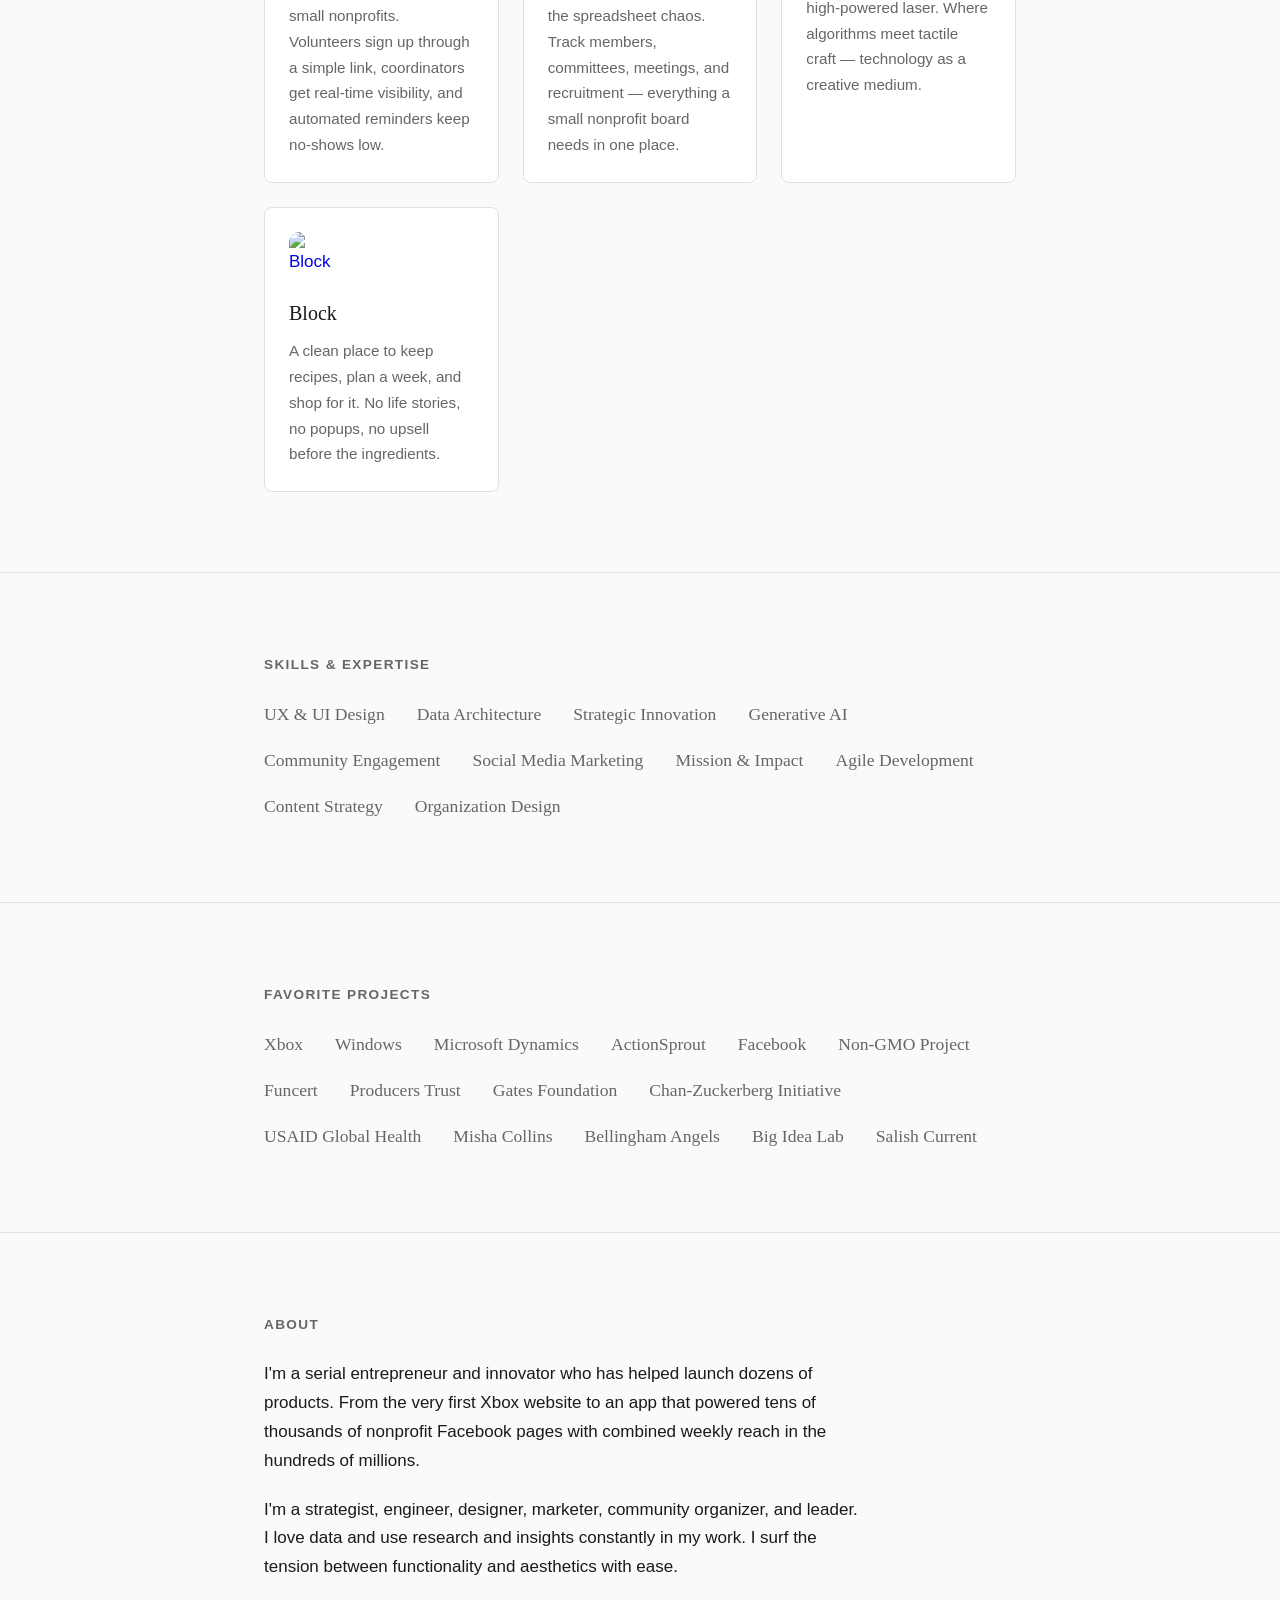
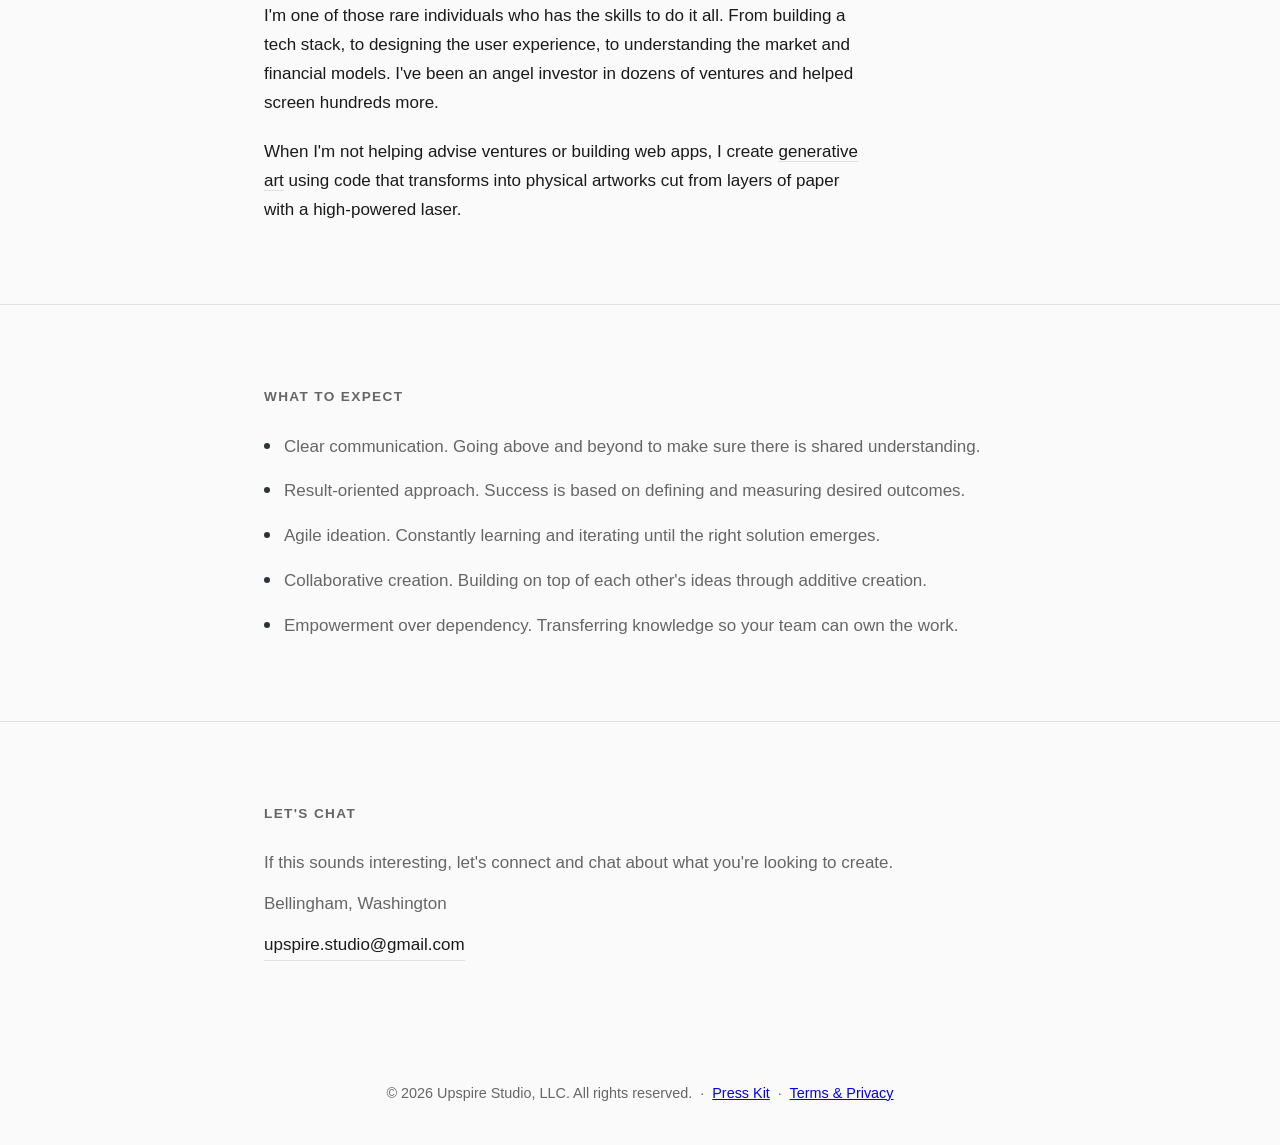
==== commit 919e5f36: "Add block.kitchen to Current Work section on homepage Co-Authored-By: Claude Sonnet 4.6 <noreply@ant" ====
--- a/index.html
+++ b/index.html
@@ -101,6 +101,11 @@
                         <h3>Generative Art Studio</h3>
                         <p>Code-driven artwork cut from layers of paper with a high-powered laser. Where algorithms meet tactile craft — technology as a creative medium.</p>
                     </a>
+                    <a href="https://block.kitchen/" class="project-card" target="_blank" rel="noopener">
+                        <img src="https://www.block.kitchen/block-logo.png" alt="Block logo" class="project-logo">
+                        <h3>Block</h3>
+                        <p>A clean place to keep recipes, plan a week, and shop for it. No life stories, no popups, no upsell before the ingredients.</p>
+                    </a>
                 </div>
             </div>
         </section>
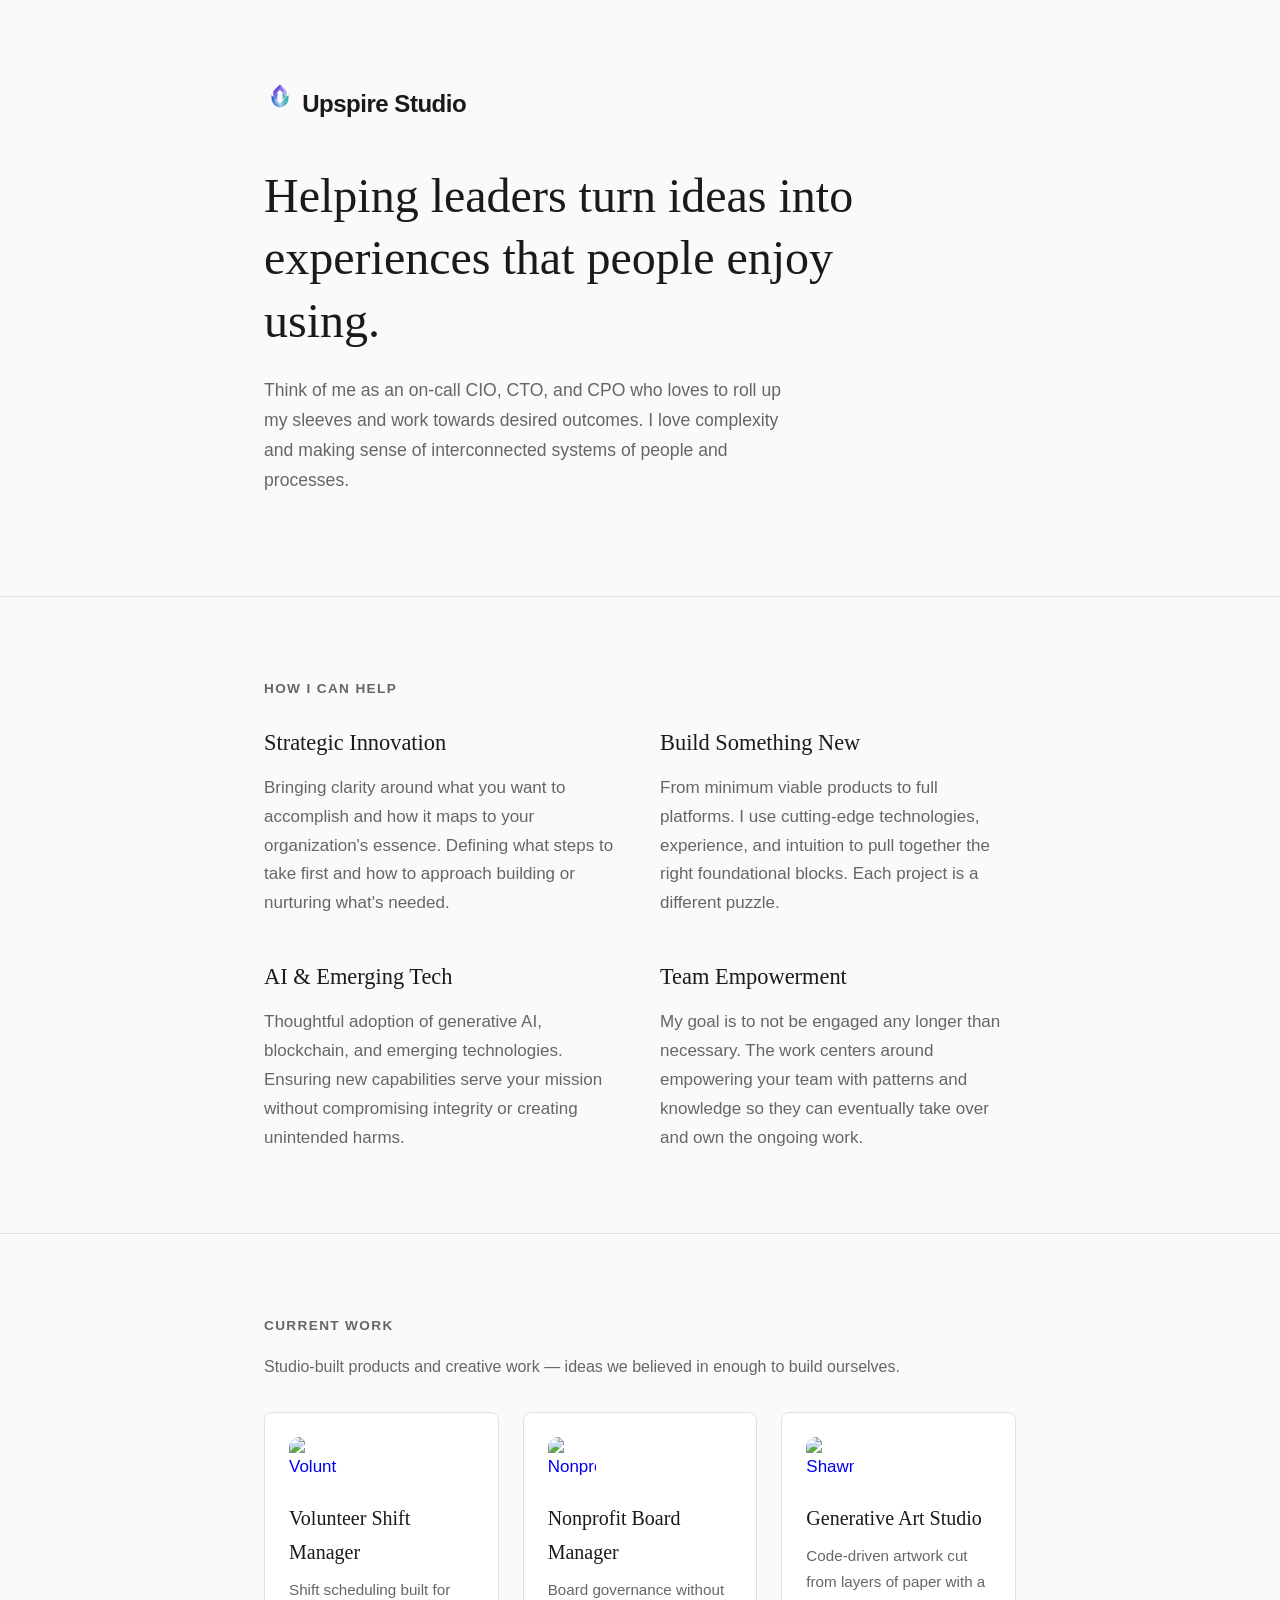
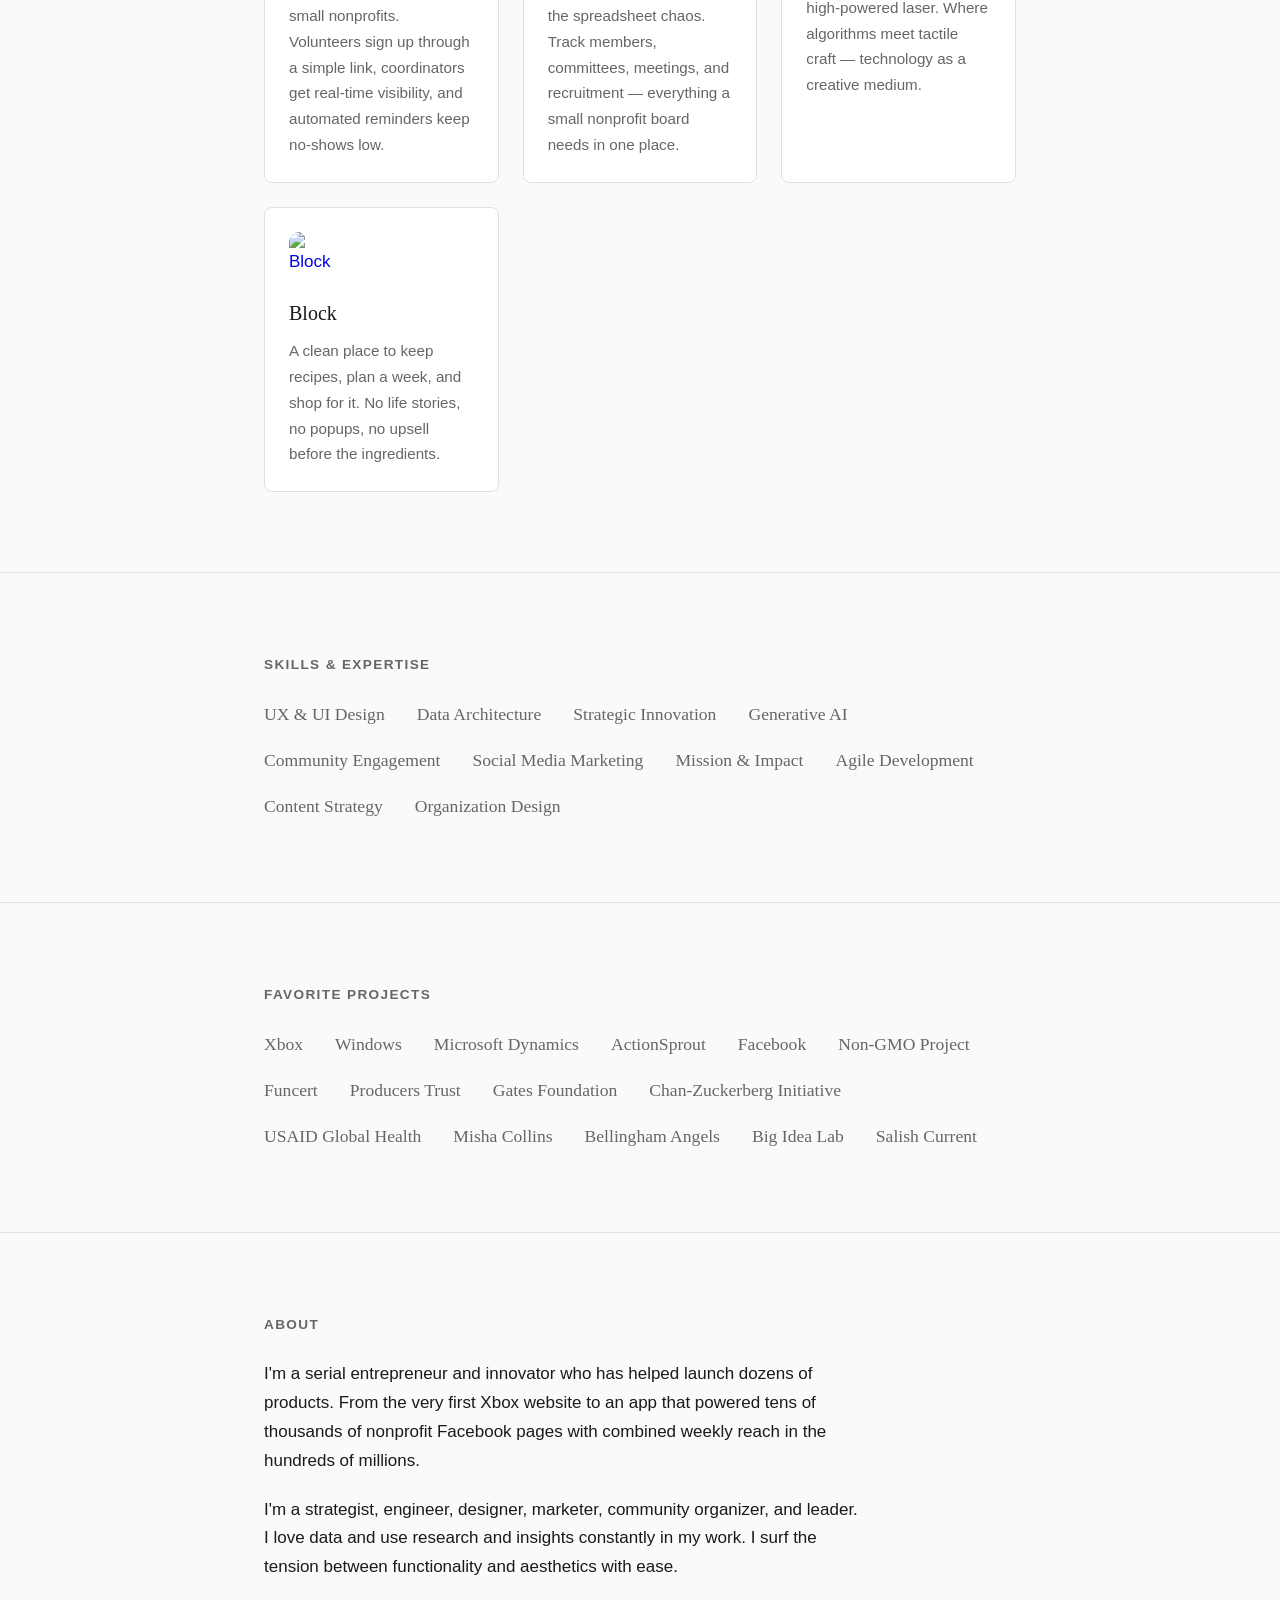
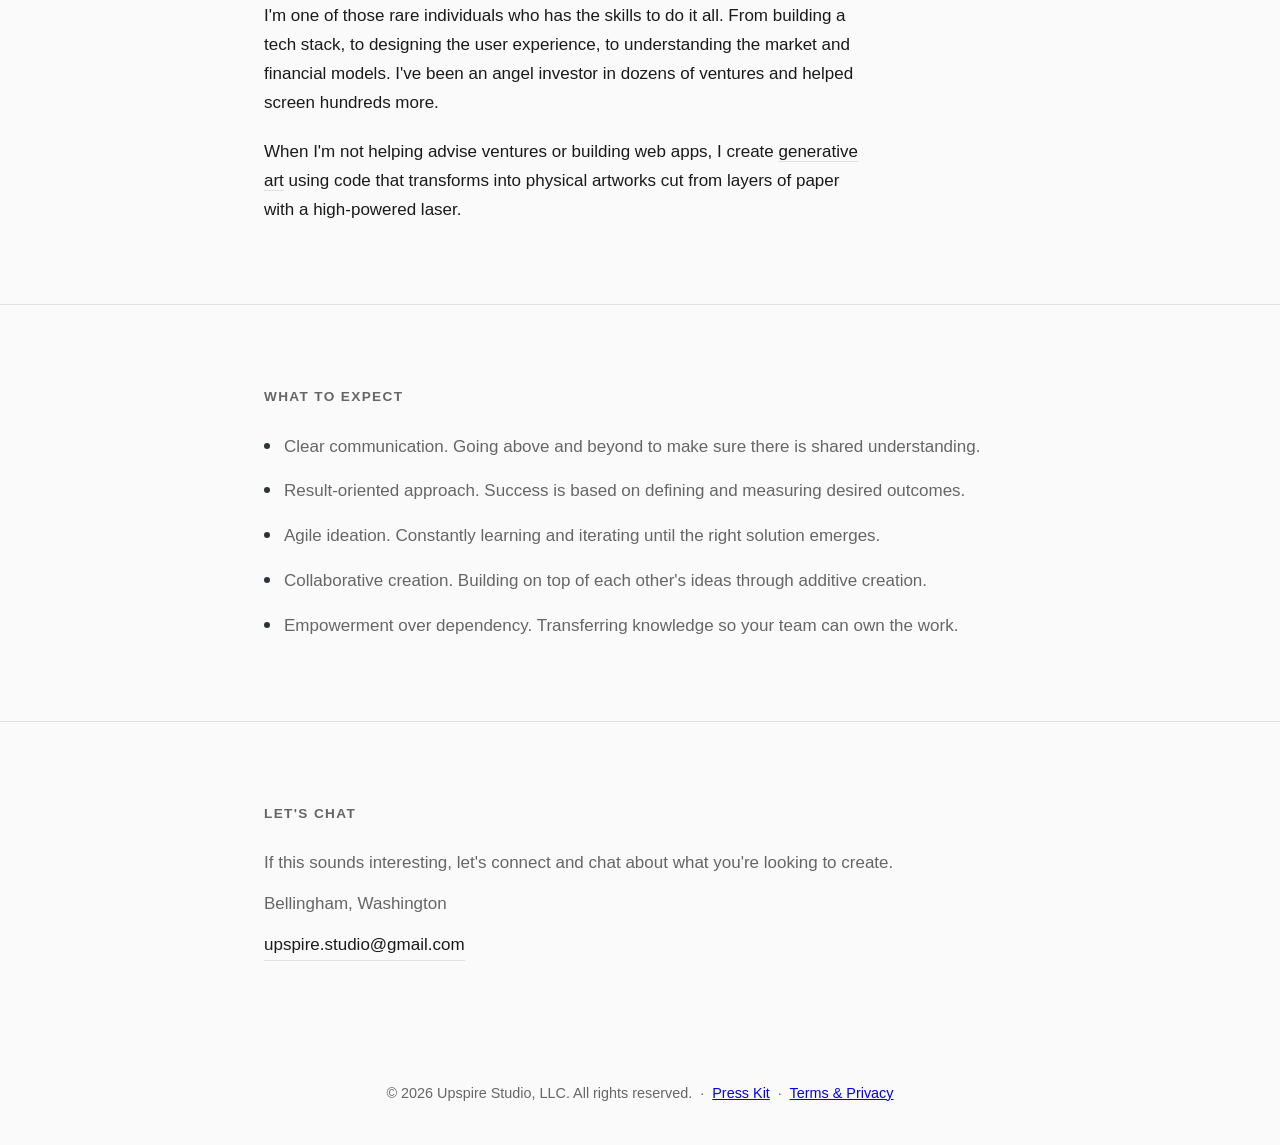
==== commit a70afd8f: "Replace logo mark with new gem mark across all brand assets Updates the nav, all favicon/icon sizes," ====
--- a/index.html
+++ b/index.html
@@ -39,14 +39,7 @@
     <header>
         <div class="container">
             <div class="logo">
-                <svg xmlns="http://www.w3.org/2000/svg" viewBox="0 0 48 48" width="32" height="32" aria-hidden="true" focusable="false">
-                    <path d="M10,40 C14,28 24,20 38,10" fill="none" stroke="currentColor" stroke-width="0.8" opacity="0.12"/>
-                    <circle cx="10" cy="40" r="3"   fill="currentColor" opacity="0.20"/>
-                    <circle cx="18" cy="33" r="4"   fill="currentColor" opacity="0.35"/>
-                    <circle cx="27" cy="24" r="5"   fill="currentColor" opacity="0.55"/>
-                    <circle cx="34" cy="17" r="6"   fill="currentColor" opacity="0.78"/>
-                    <circle cx="40" cy="9"  r="7.5" fill="#C5D94B"/>
-                </svg>
+                <img src="/upspire-mark.png" width="32" height="32" alt="" aria-hidden="true" focusable="false">
                 Upspire Studio
             </div>
             <div class="hero">
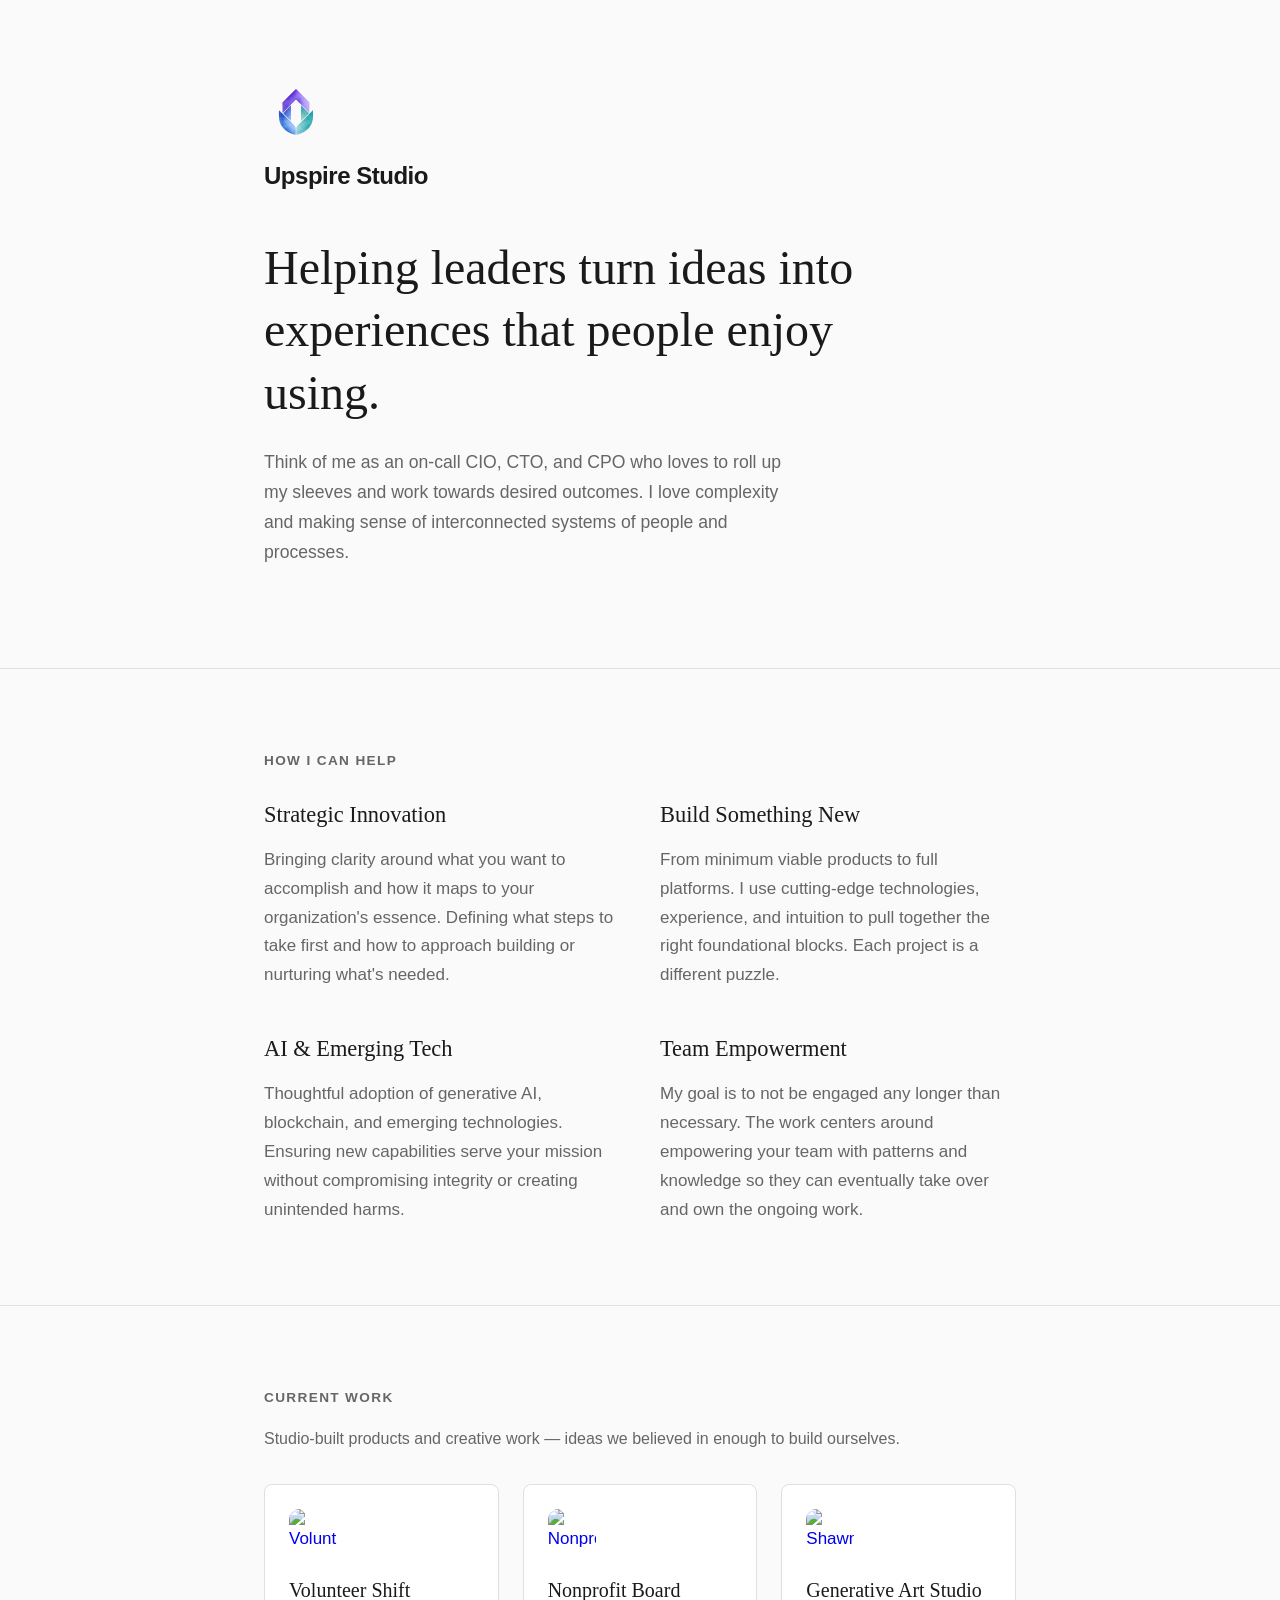
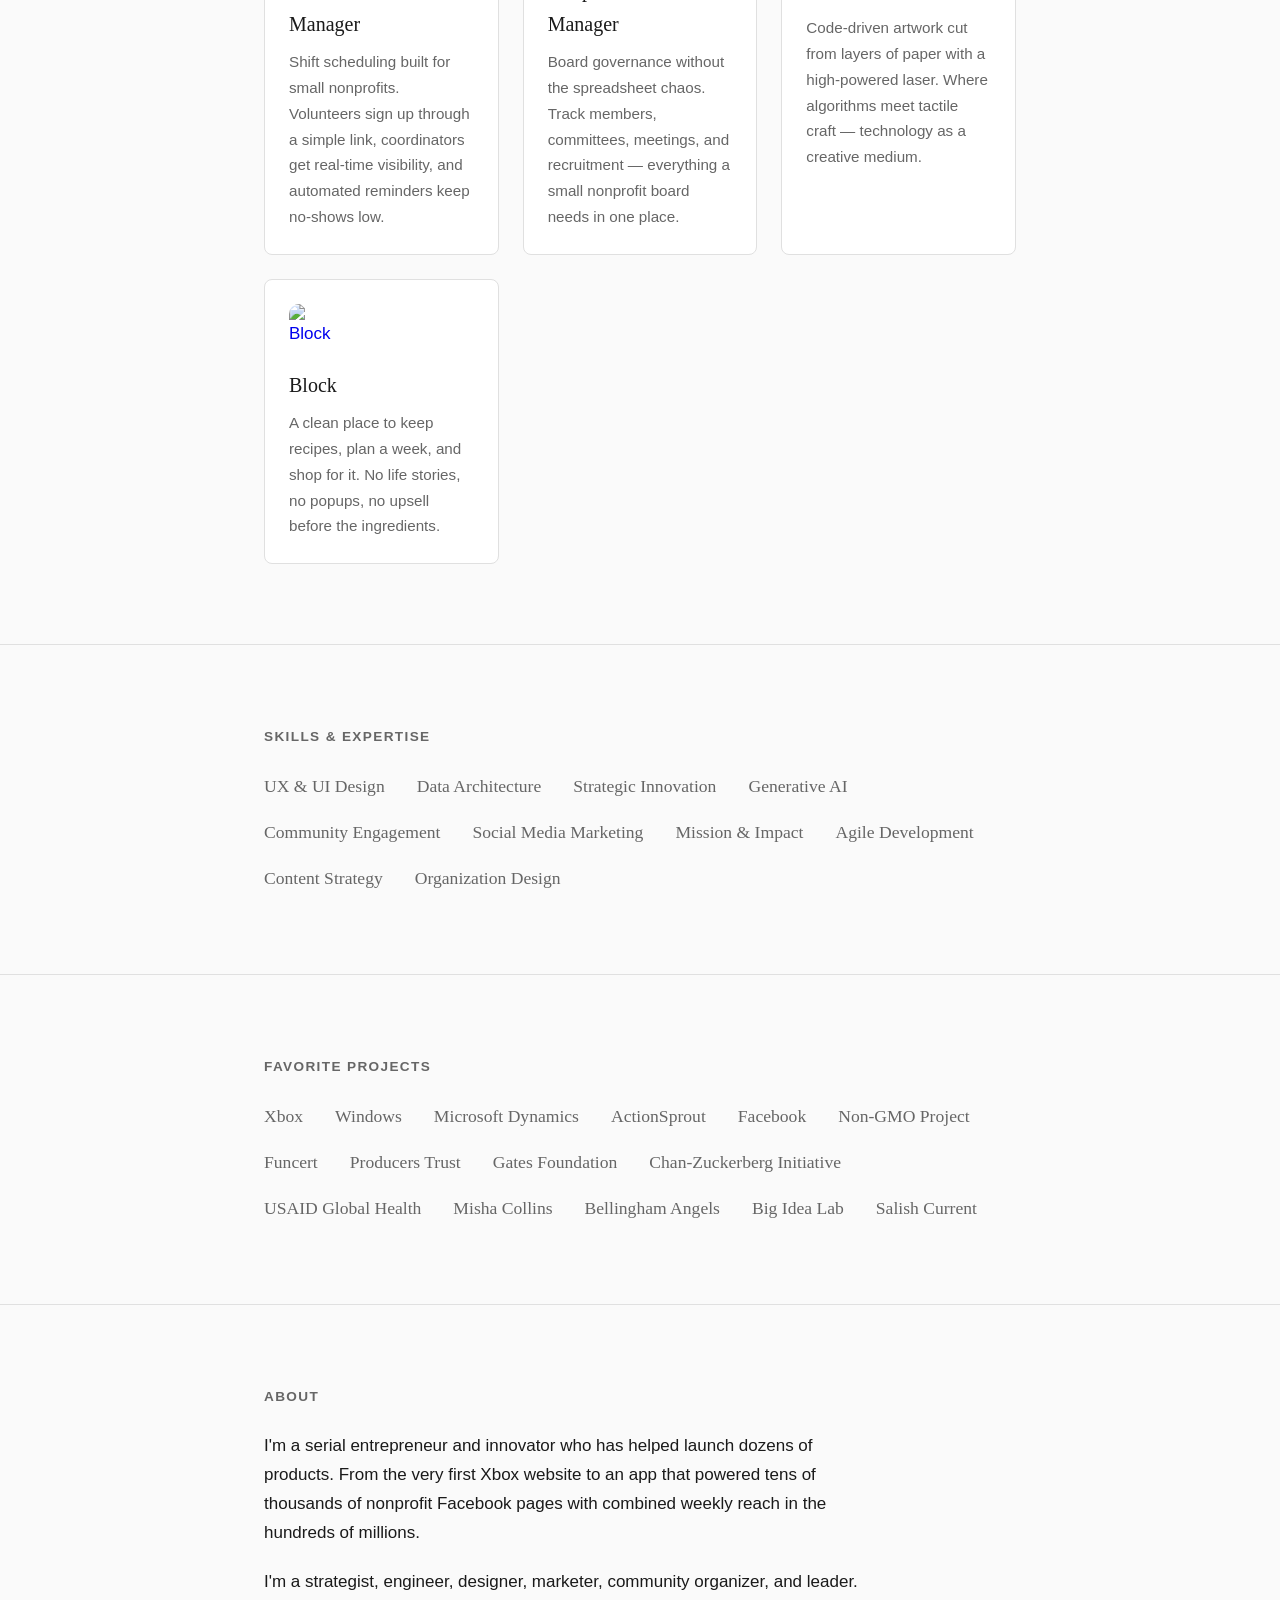
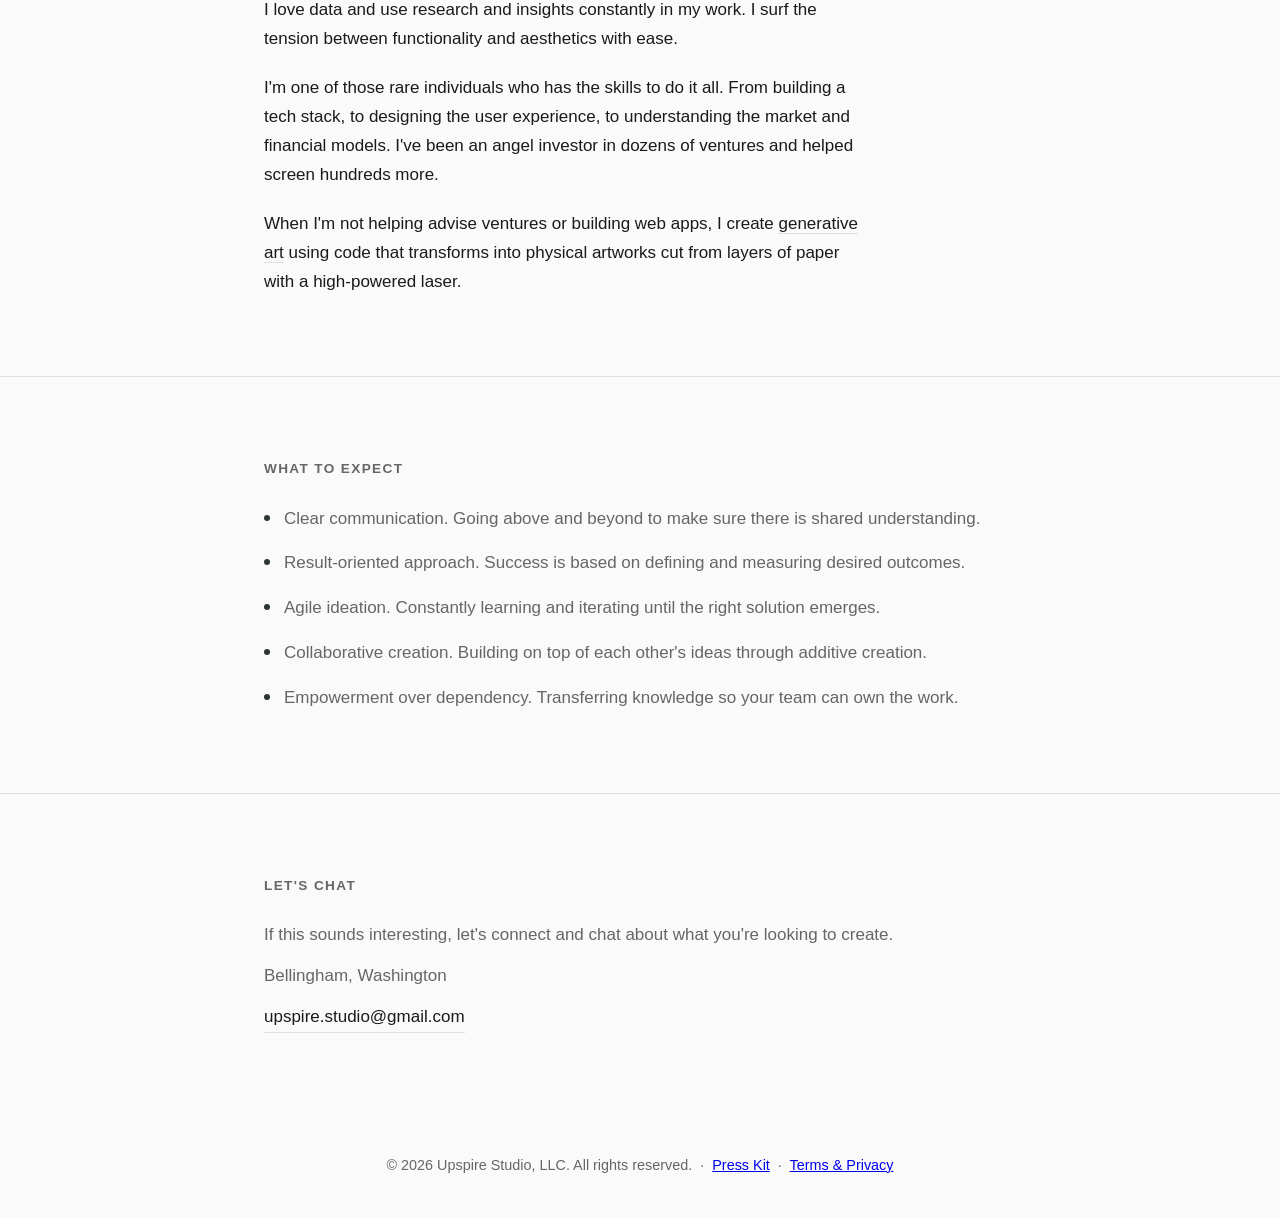
==== commit 7ec551fb: "Make logo mark larger and stack above wordmark Co-Authored-By: Claude Sonnet 4.6 <noreply@anthropic." ====
--- a/index.html
+++ b/index.html
@@ -39,8 +39,8 @@
     <header>
         <div class="container">
             <div class="logo">
-                <img src="/upspire-mark.png" width="32" height="32" alt="" aria-hidden="true" focusable="false">
-                Upspire Studio
+                <img src="/upspire-mark.png" alt="" aria-hidden="true" focusable="false">
+                <span>Upspire Studio</span>
             </div>
             <div class="hero">
                 <h1>Helping leaders turn ideas into experiences that people enjoy using.</h1>
--- a/styles.css
+++ b/styles.css
@@ -40,10 +40,19 @@
 }
 
 .logo {
+    display: flex;
+    flex-direction: column;
+    align-items: flex-start;
+    gap: 12px;
     font-size: 1.5rem;
     font-weight: 600;
     letter-spacing: -0.02em;
     margin-bottom: 40px;
+}
+
+.logo img {
+    width: 64px;
+    height: 64px;
 }
 
 .hero h1 {
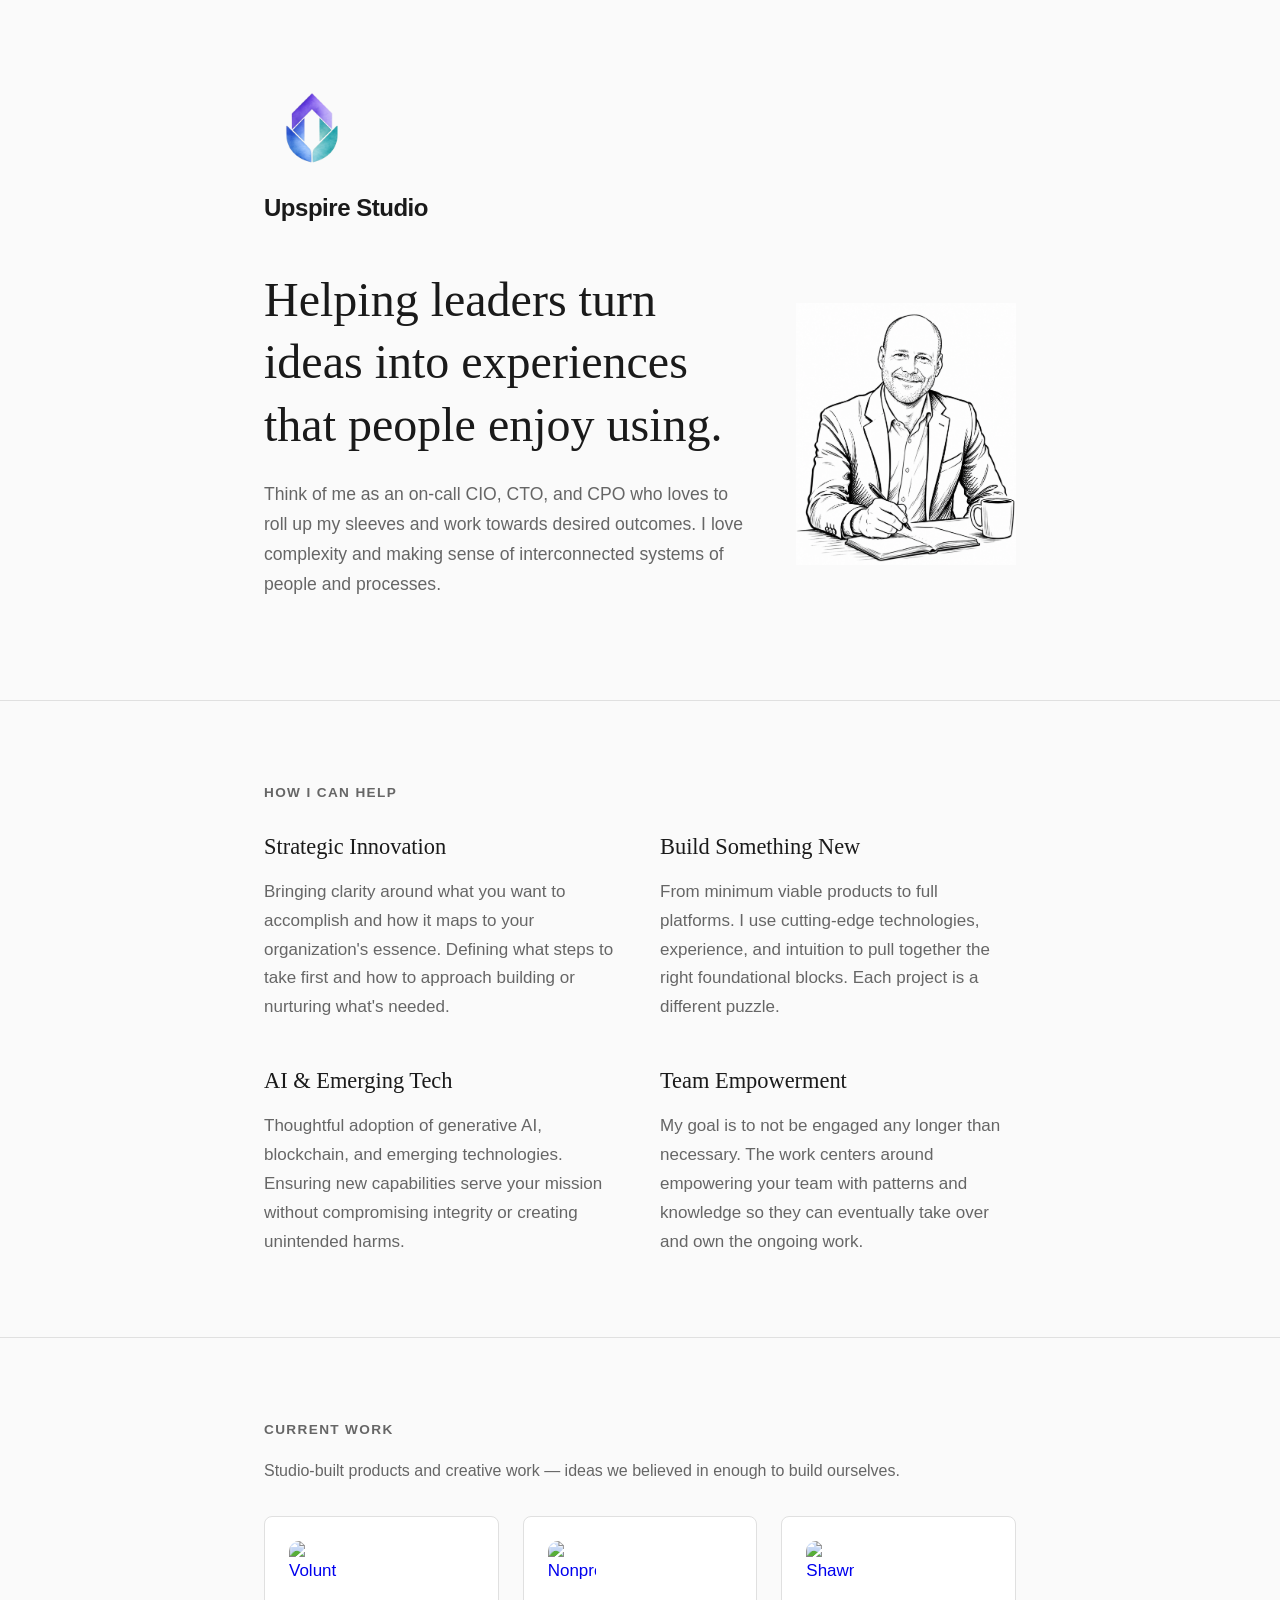
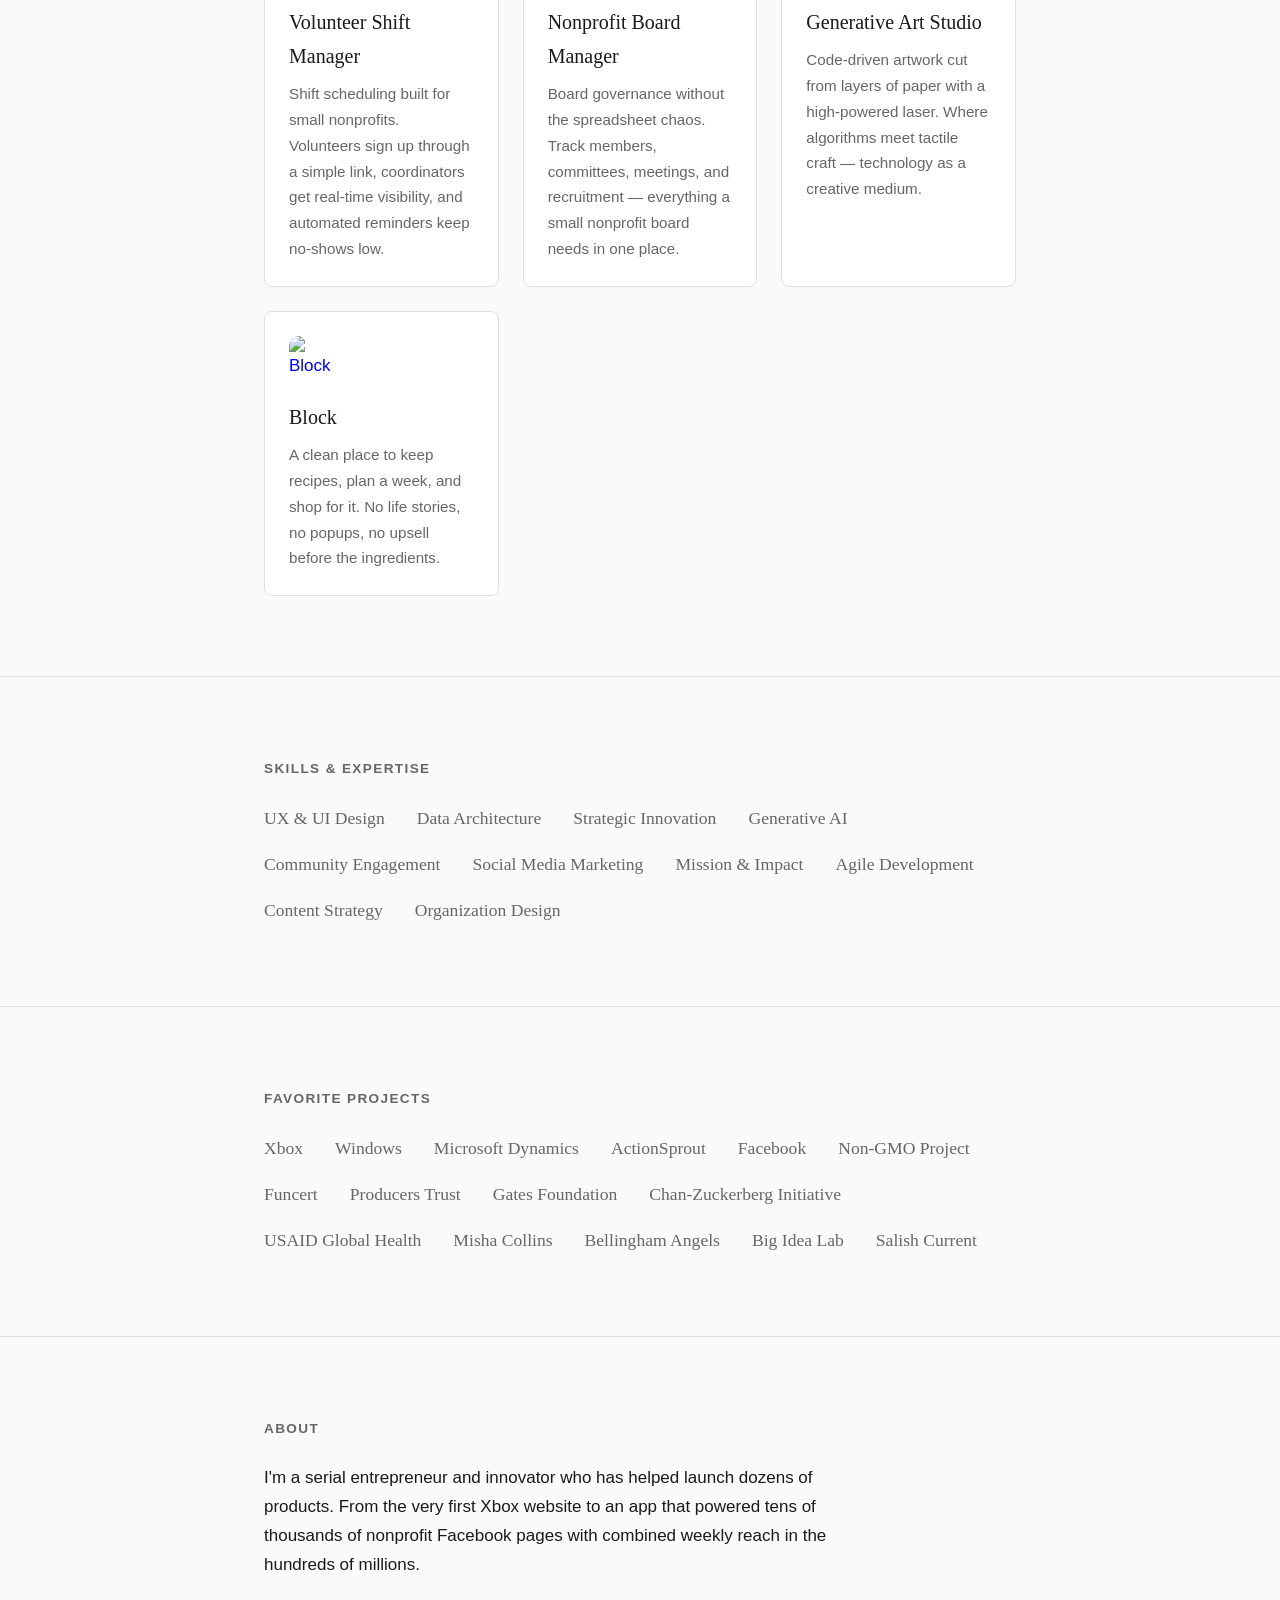
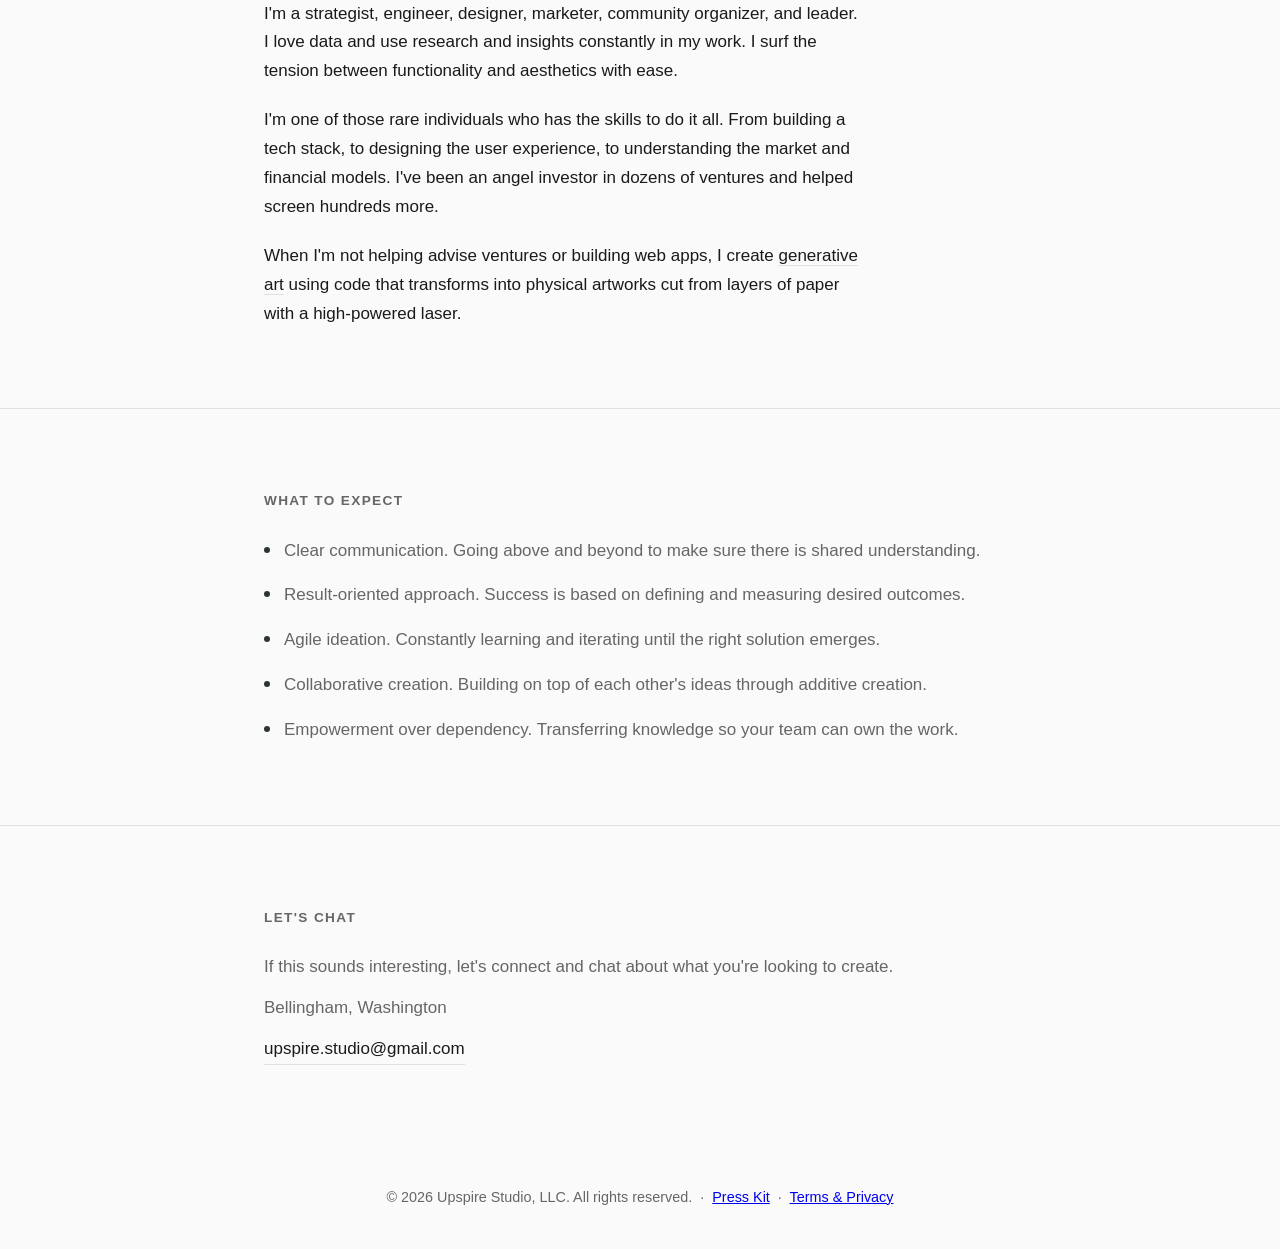
==== commit fc5fc95b: "Enlarge logo mark to 96px and add portrait to hero Co-Authored-By: Claude Sonnet 4.6 <noreply@anthro" ====
--- a/index.html
+++ b/index.html
@@ -43,8 +43,13 @@
                 <span>Upspire Studio</span>
             </div>
             <div class="hero">
-                <h1>Helping leaders turn ideas into experiences that people enjoy using.</h1>
-                <p>Think of me as an on-call CIO, CTO, and CPO who loves to roll up my sleeves and work towards desired outcomes. I love complexity and making sense of interconnected systems of people and processes.</p>
+                <div class="hero-text">
+                    <h1>Helping leaders turn ideas into experiences that people enjoy using.</h1>
+                    <p>Think of me as an on-call CIO, CTO, and CPO who loves to roll up my sleeves and work towards desired outcomes. I love complexity and making sense of interconnected systems of people and processes.</p>
+                </div>
+                <div class="hero-portrait">
+                    <img src="/shawn-portrait.png" alt="Shawn Kemp">
+                </div>
             </div>
         </div>
     </header>
--- a/styles.css
+++ b/styles.css
@@ -51,8 +51,28 @@
 }
 
 .logo img {
-    width: 64px;
-    height: 64px;
+    width: 96px;
+    height: 96px;
+}
+
+.hero {
+    display: flex;
+    align-items: center;
+    gap: 48px;
+}
+
+.hero-text {
+    flex: 1;
+}
+
+.hero-portrait {
+    flex-shrink: 0;
+    width: 220px;
+}
+
+.hero-portrait img {
+    width: 100%;
+    display: block;
 }
 
 .hero h1 {
@@ -69,6 +89,17 @@
     color: var(--color-text-muted);
     max-width: 520px;
     line-height: 1.7;
+}
+
+@media (max-width: 600px) {
+    .hero {
+        flex-direction: column-reverse;
+        gap: 32px;
+    }
+
+    .hero-portrait {
+        width: 160px;
+    }
 }
 
 /* Sections */
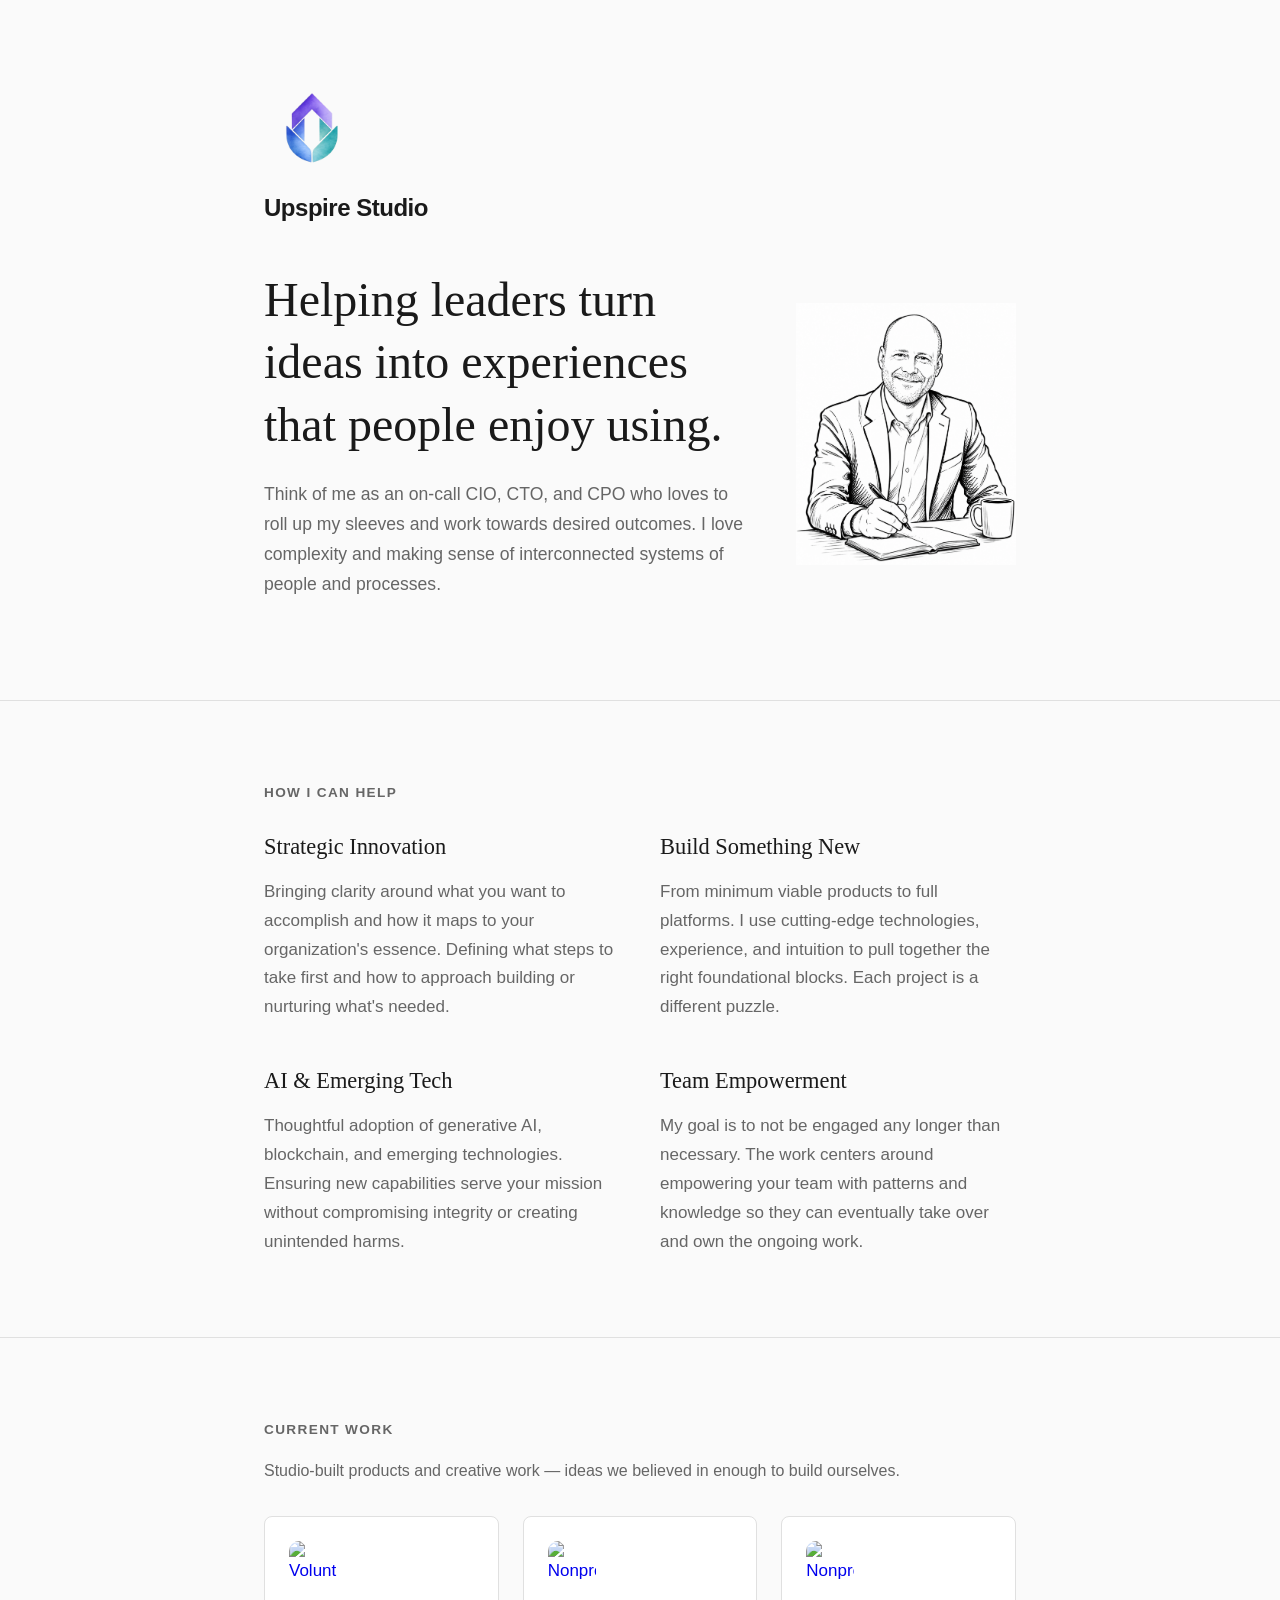
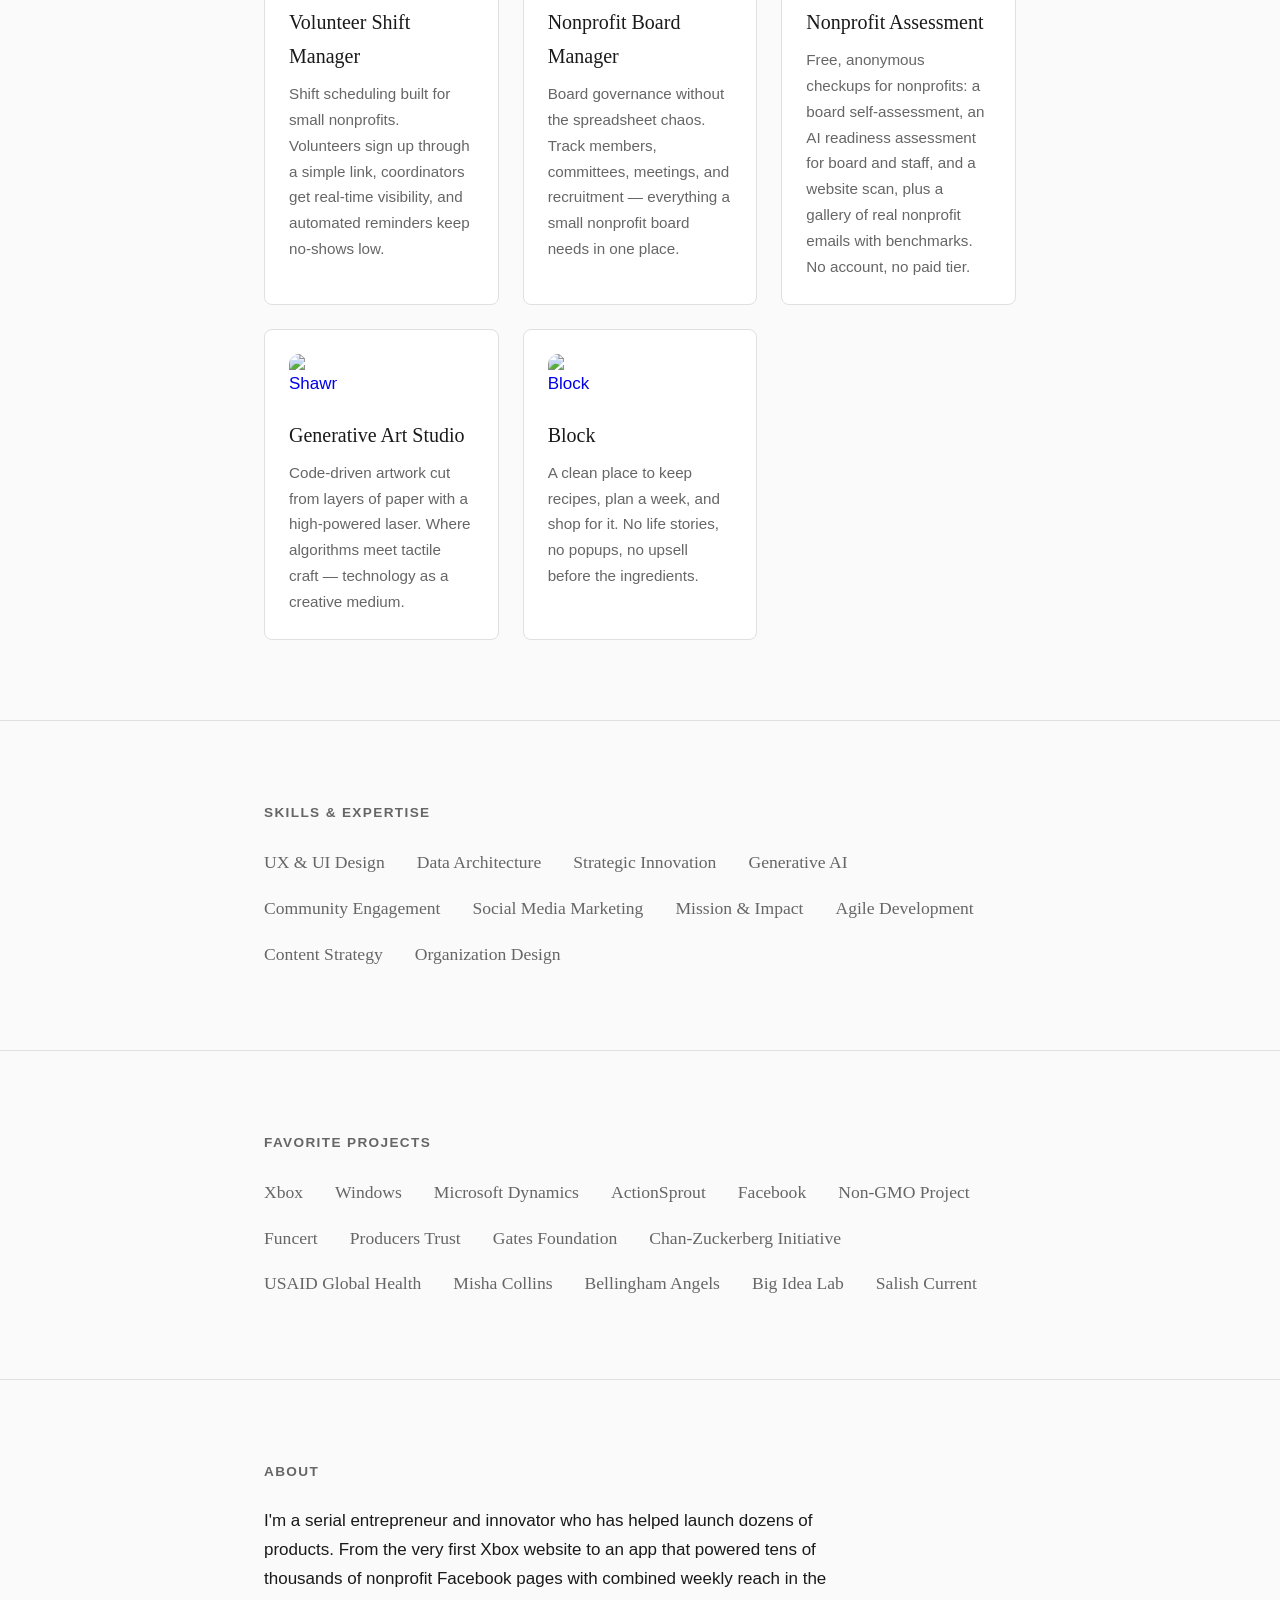
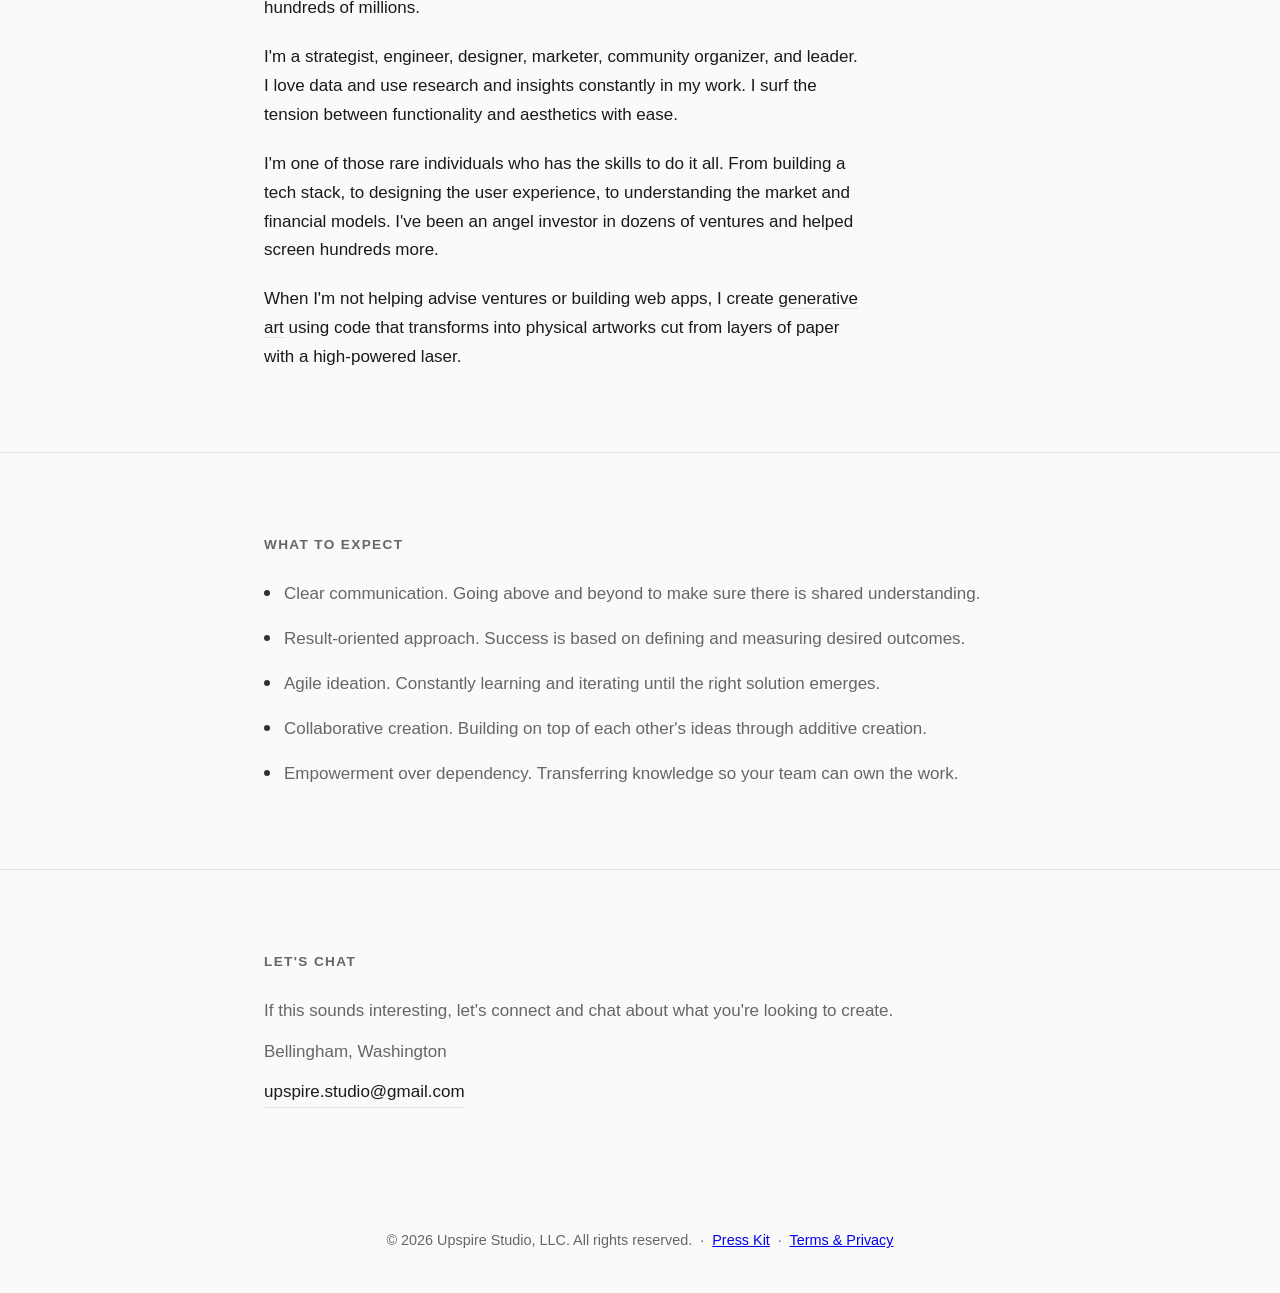
==== commit 692040ca: "Add Nonprofit Assessment to homepage Current Work Co-Authored-By: Claude Opus 5.5 <noreply@anthropic" ====
--- a/index.html
+++ b/index.html
@@ -93,6 +93,11 @@
                         <img src="https://nonprofitboardmanager.com/apple-touch-icon.svg" alt="Nonprofit Board Manager logo" class="project-logo">
                         <h3>Nonprofit Board Manager</h3>
                         <p>Board governance without the spreadsheet chaos. Track members, committees, meetings, and recruitment — everything a small nonprofit board needs in one place.</p>
+                    </a>
+                    <a href="https://nonprofitassessment.org/" class="project-card" target="_blank" rel="noopener">
+                        <img src="https://nonprofitassessment.org/apple-icon.png" alt="Nonprofit Assessment logo" class="project-logo">
+                        <h3>Nonprofit Assessment</h3>
+                        <p>Free, anonymous checkups for nonprofits: a board self-assessment, an AI readiness assessment for board and staff, and a website scan, plus a gallery of real nonprofit emails with benchmarks. No account, no paid tier.</p>
                     </a>
                     <a href="https://shawnkemp.art/" class="project-card" target="_blank" rel="noopener">
                         <img src="https://shawnkemp.art/apple-icon.png" alt="Shawn Kemp Art logo" class="project-logo">
